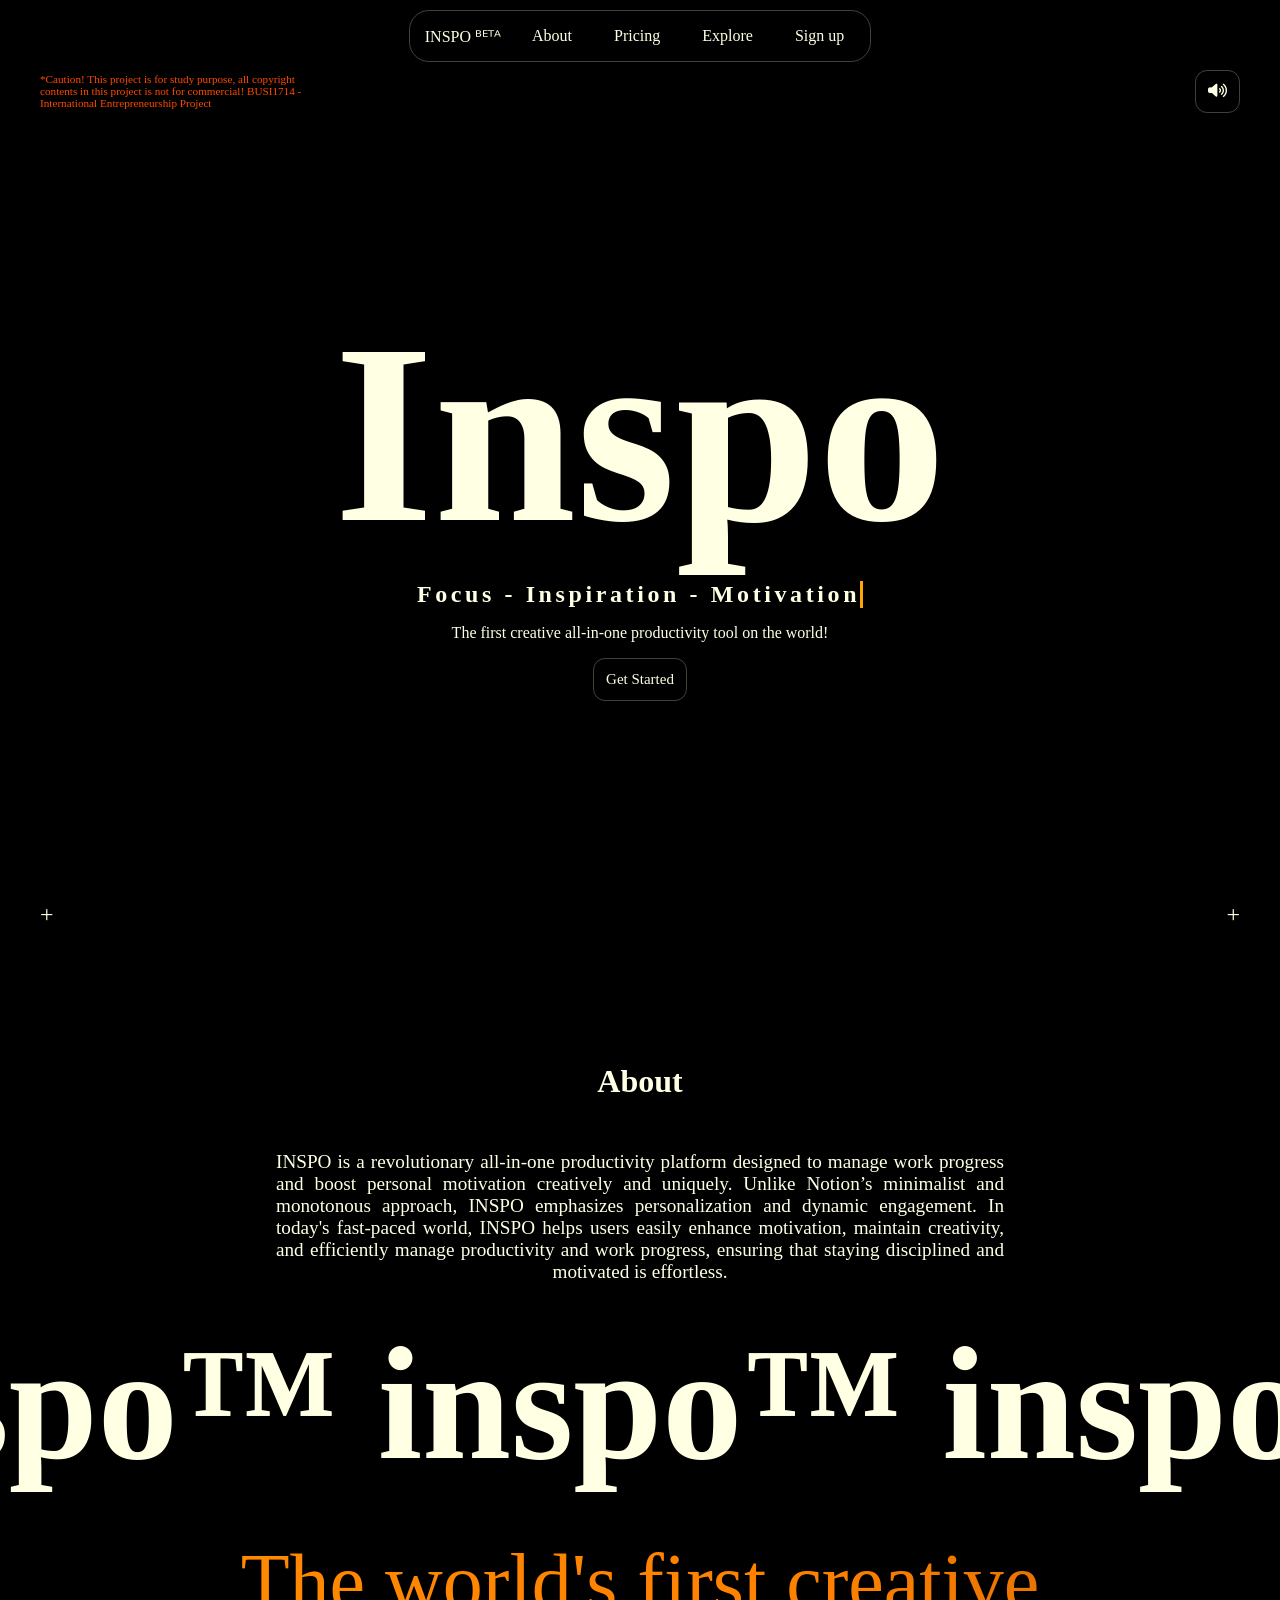
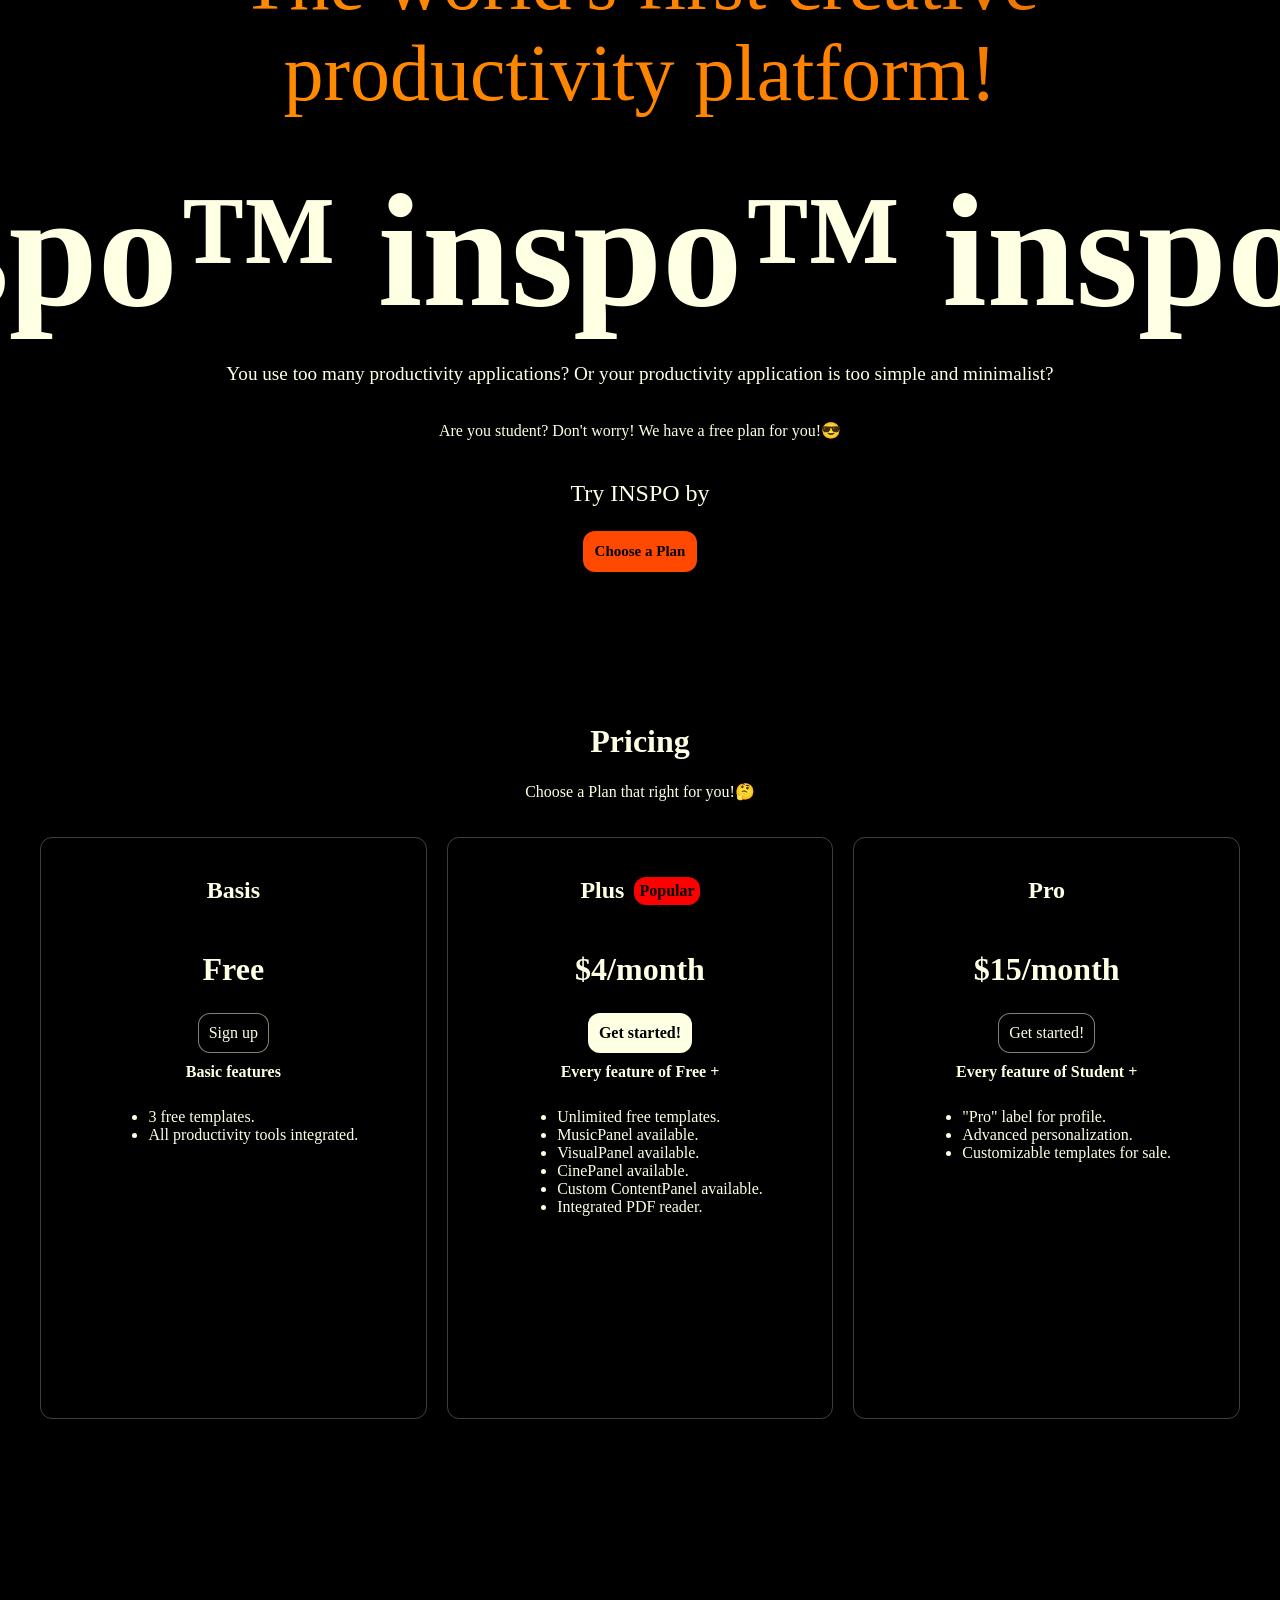
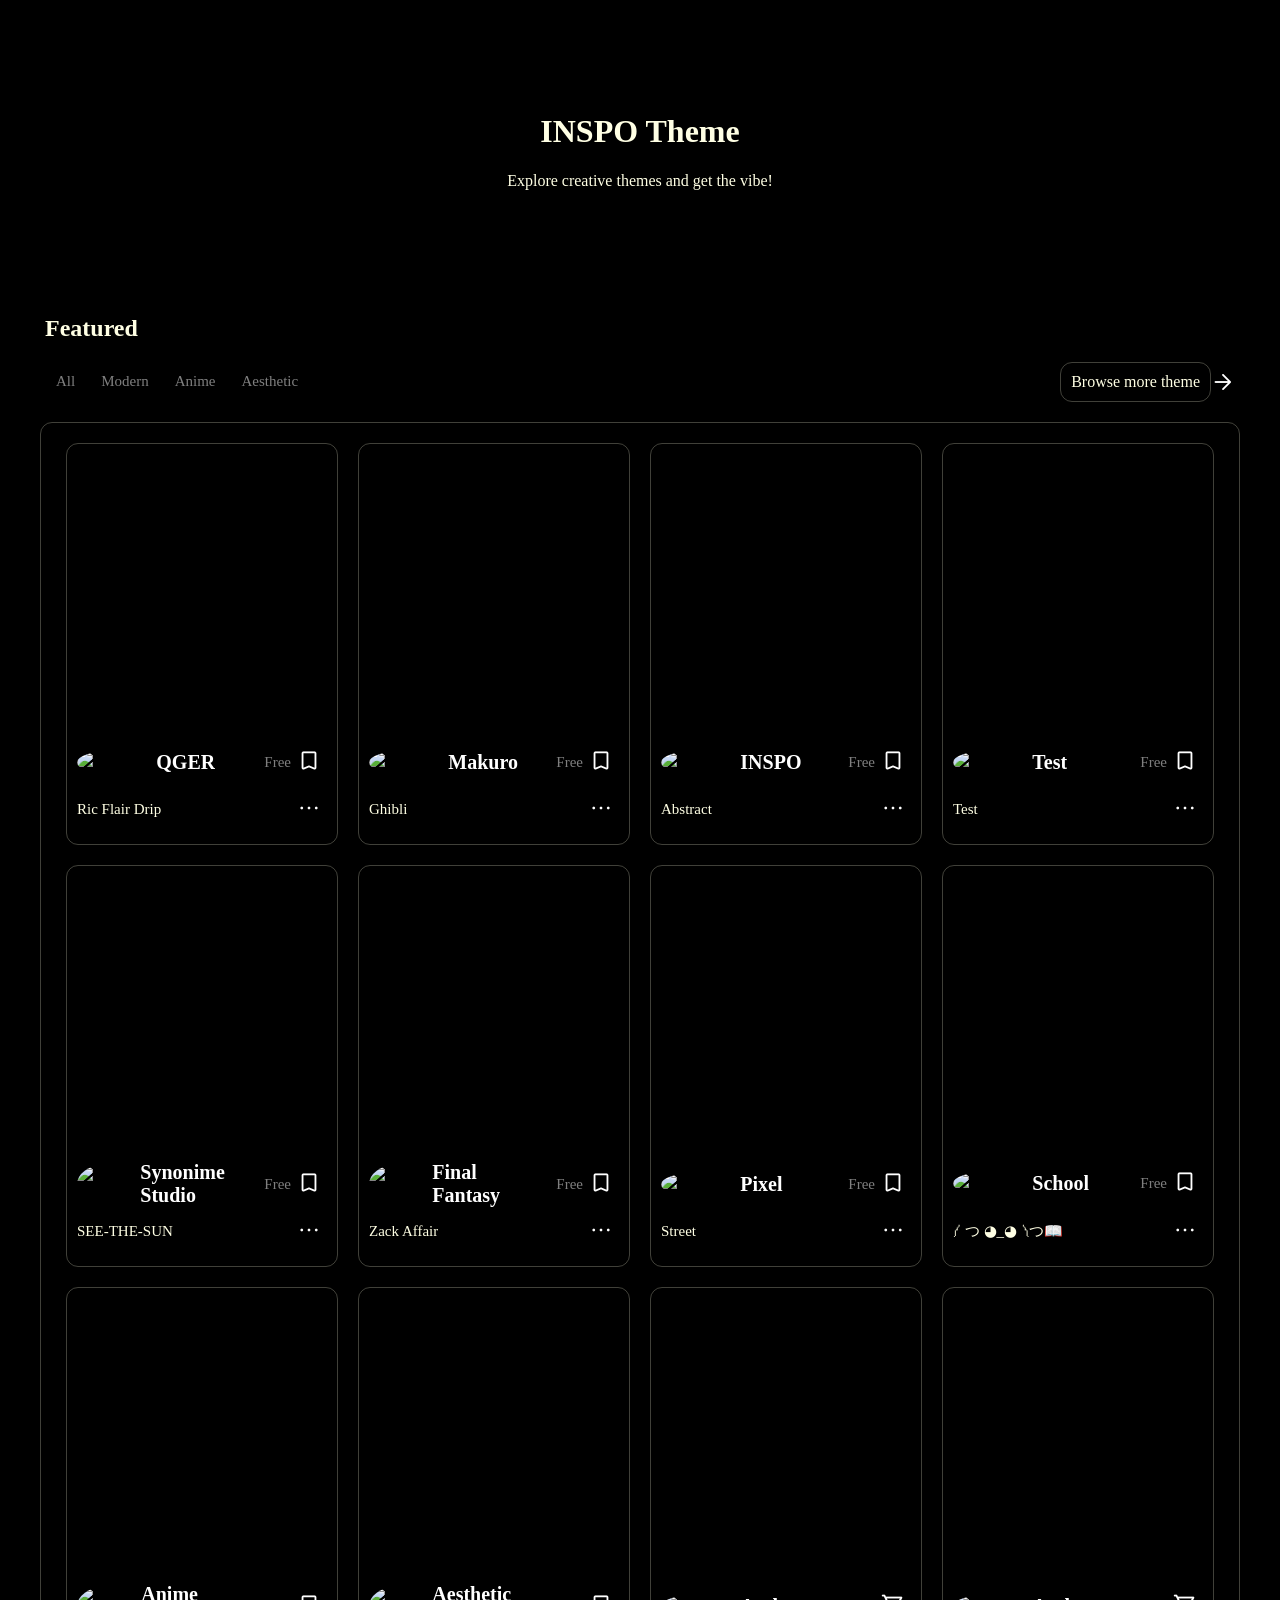
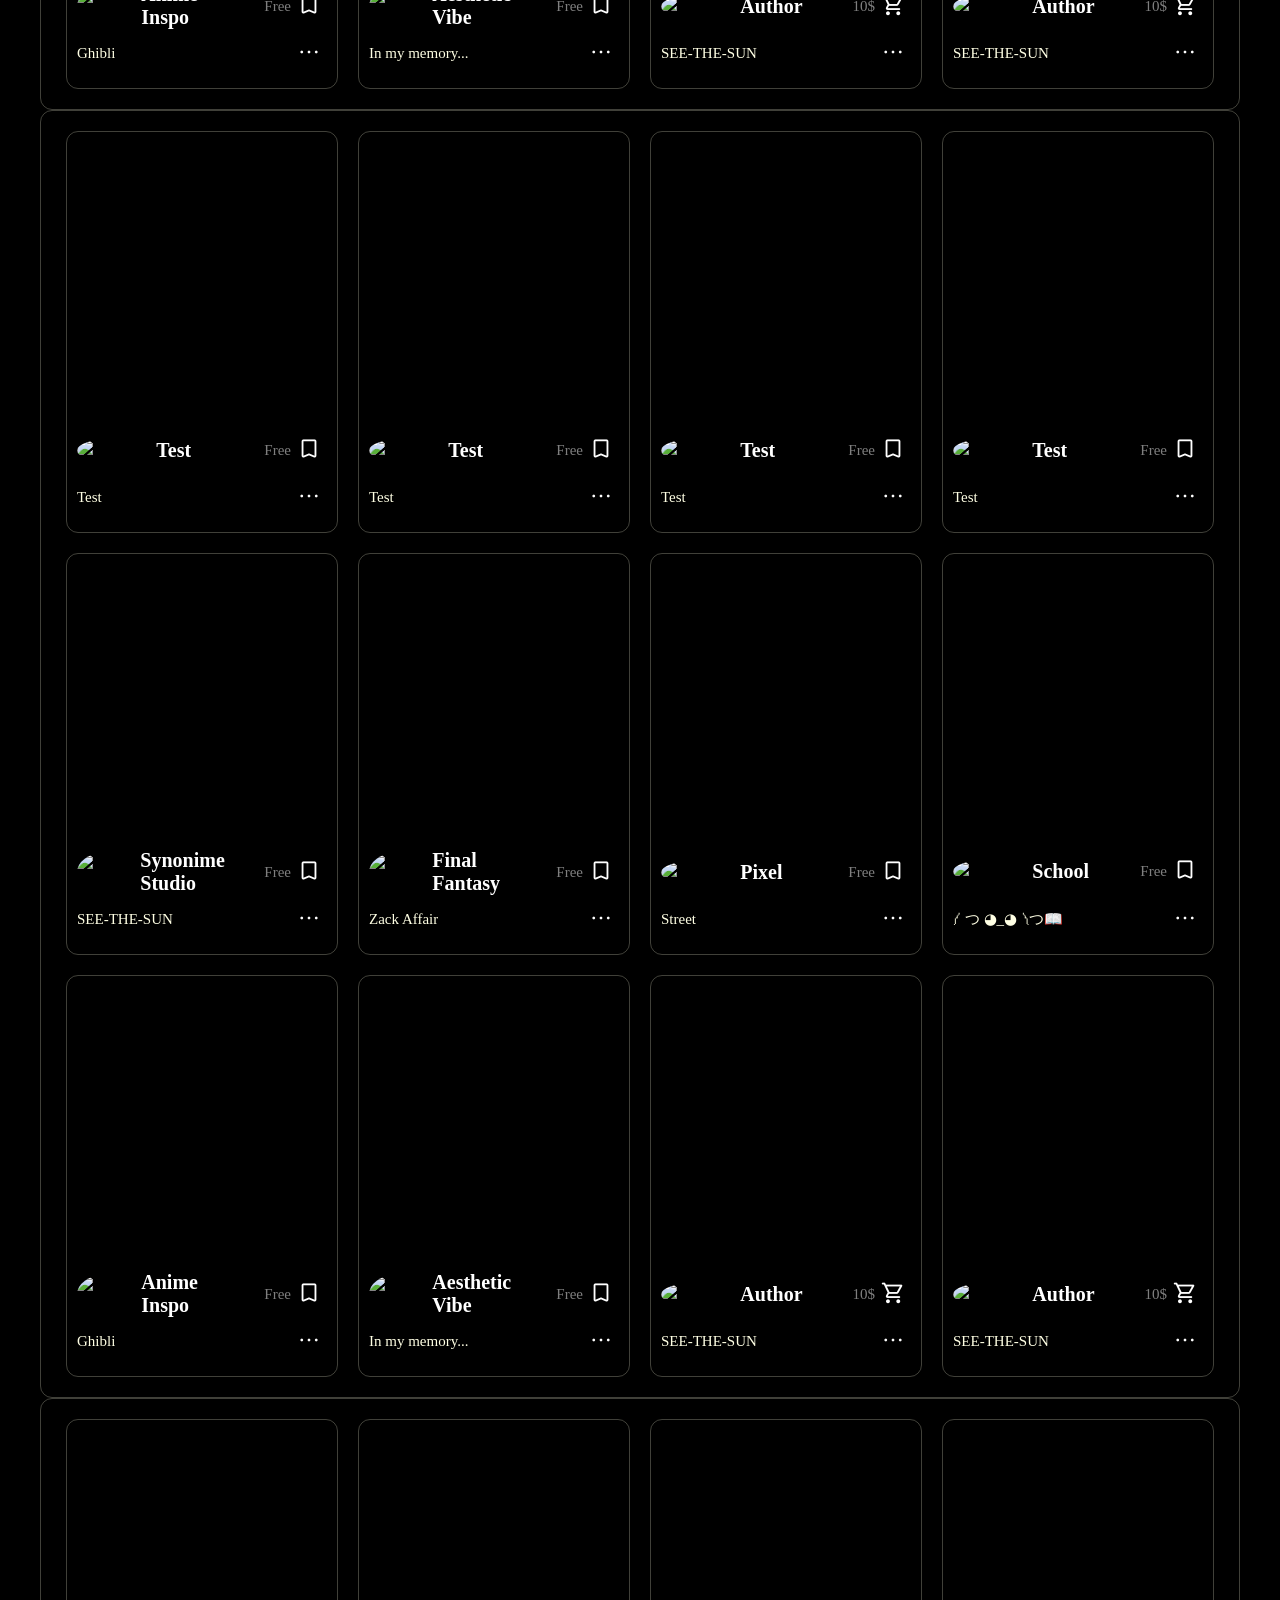
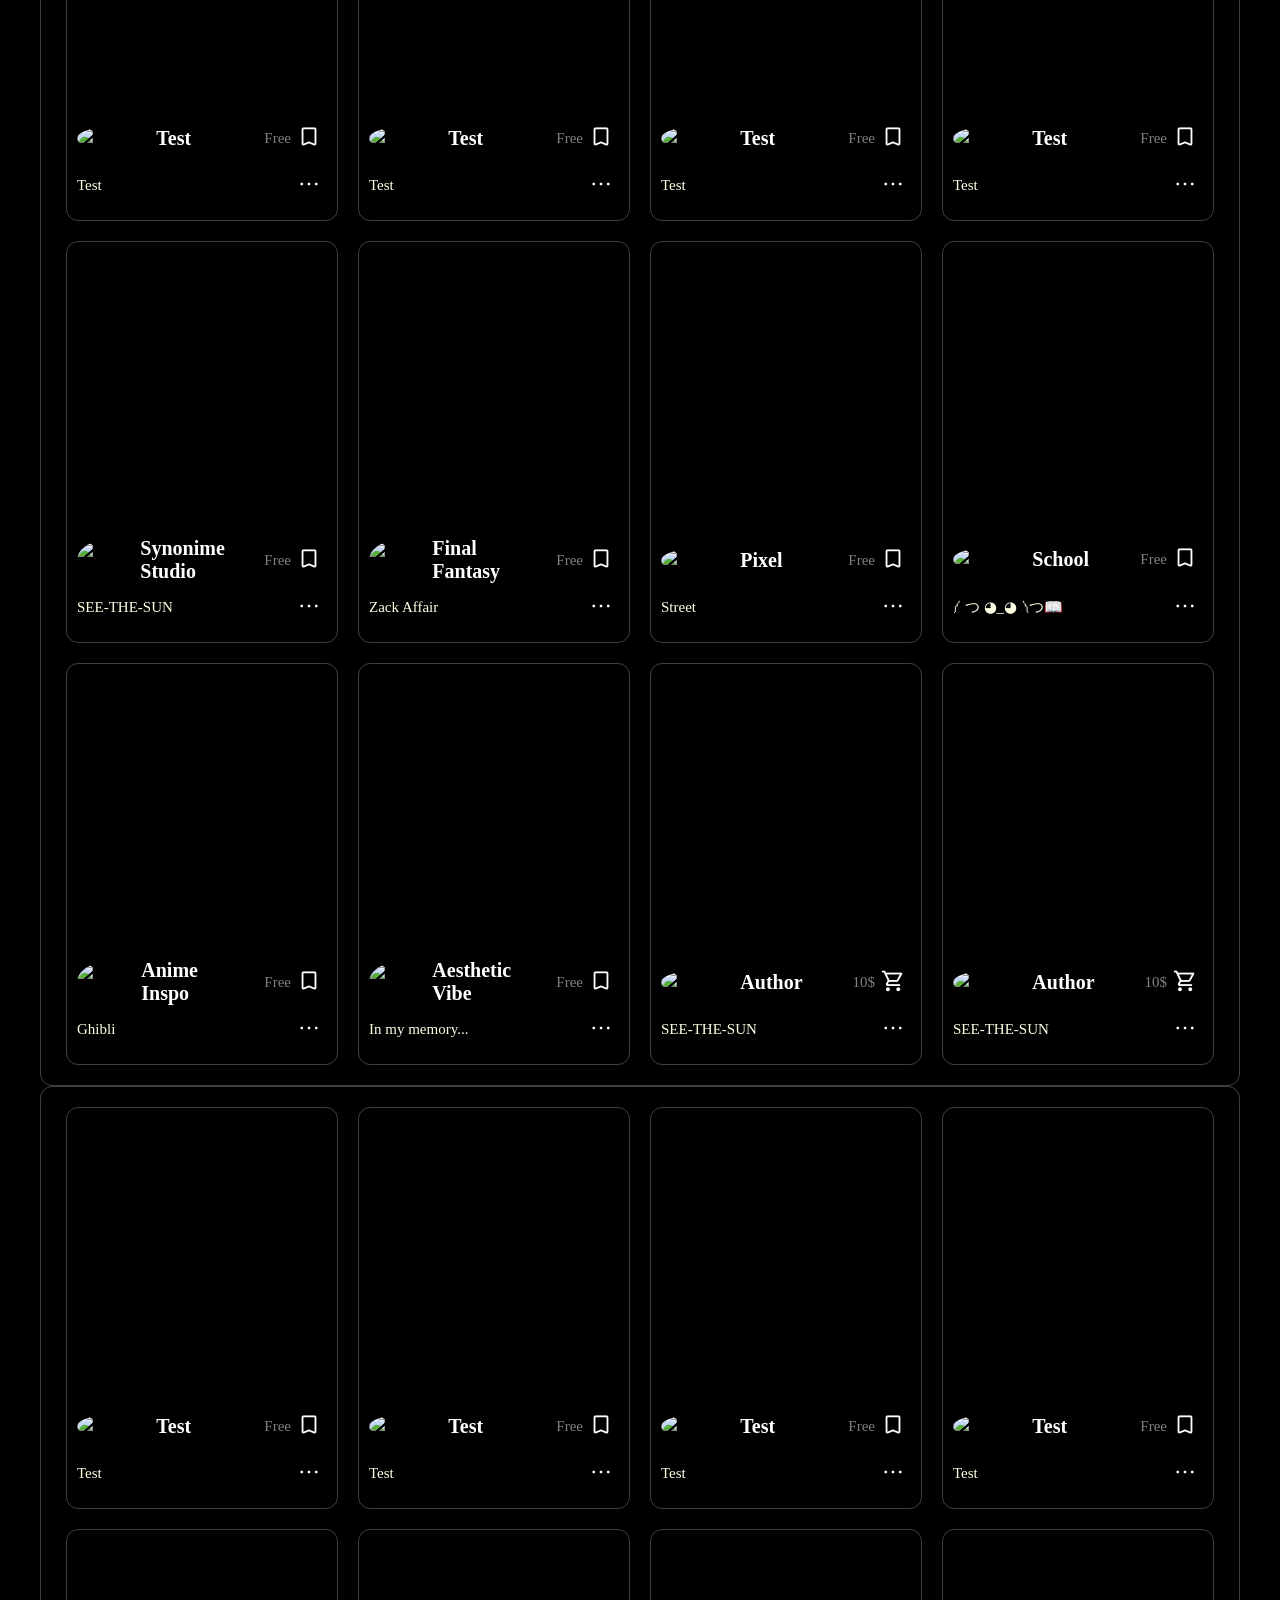
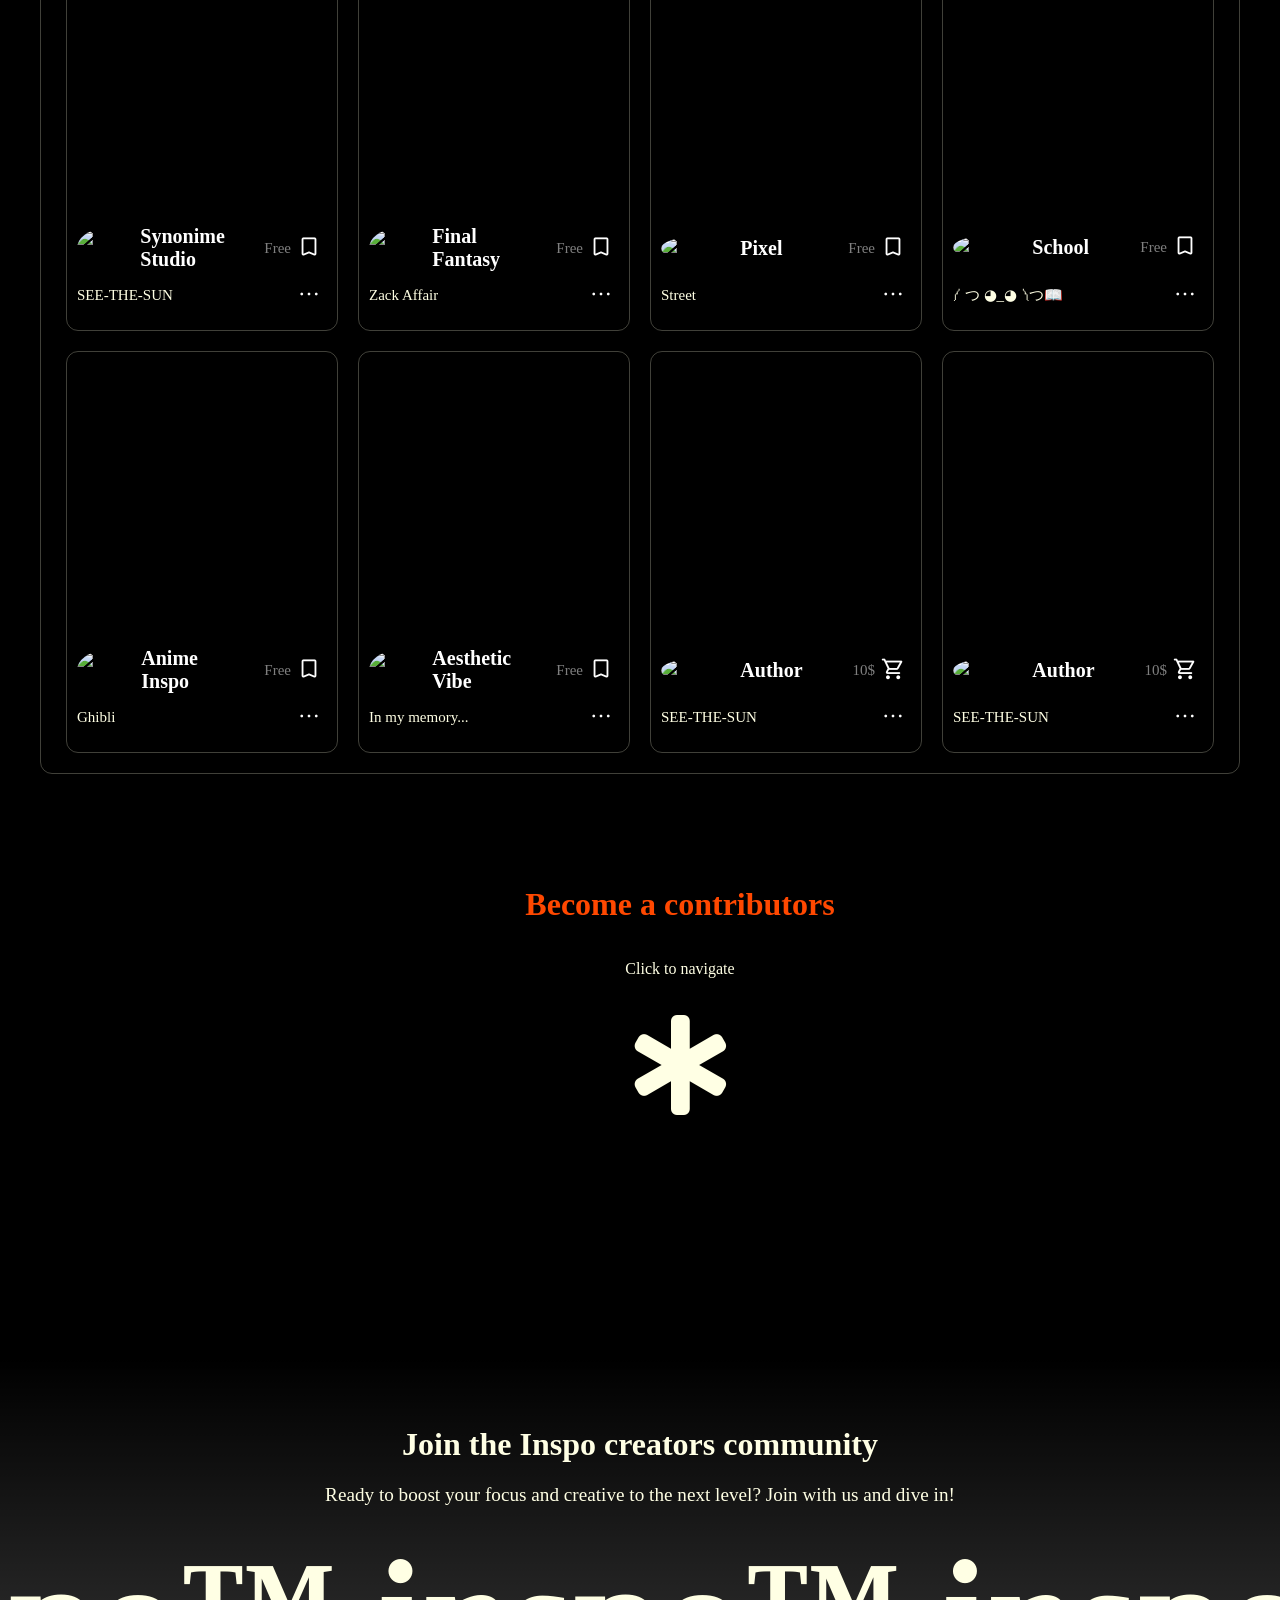
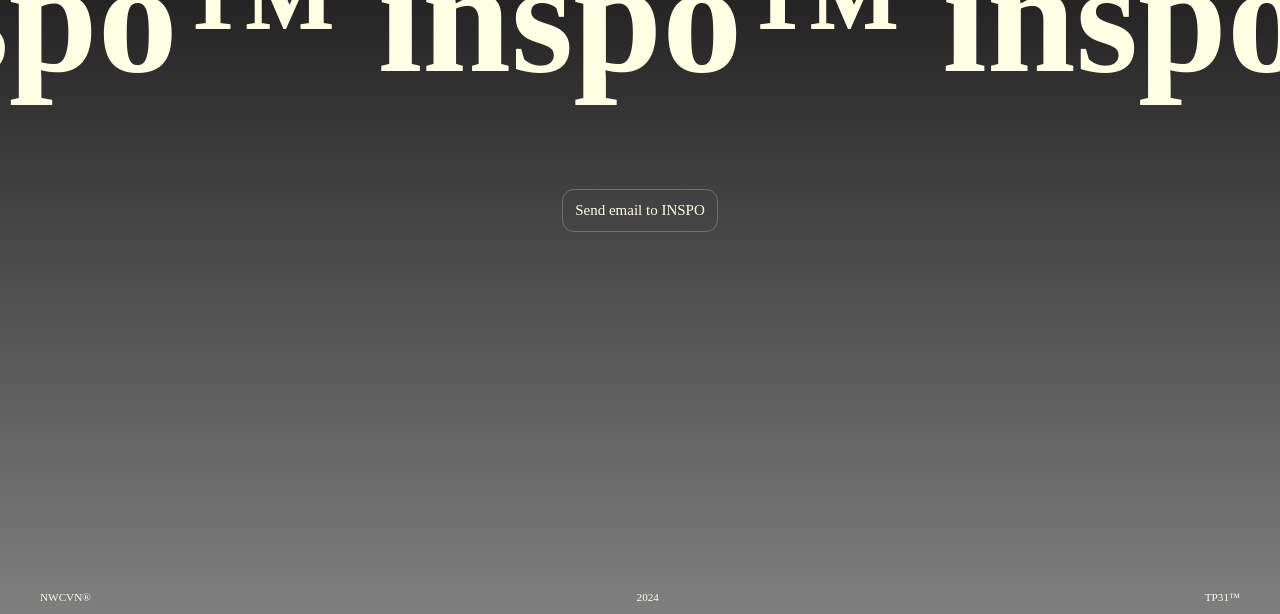
==== explore.html @ ca4b6dd3 "Add files via upload" ====
<!DOCTYPE html>
<html lang="en">
<head>
    <meta charset="UTF-8">
    <meta name="viewport" content="width=device-width, initial-scale=1.0">
    <title>Explore page</title>
    <link rel="stylesheet" href="explore.css">
    <link rel="stylesheet" href="https://fonts.googleapis.com/css2?family=Material+Symbols+Outlined:opsz,wght,FILL,GRAD@20..48,100..700,0..1,-50..200" />
    <link rel="stylesheet" href="https://fonts.googleapis.com/css2?family=Material+Symbols+Rounded:opsz,wght,FILL,GRAD@20..48,100..700,0..1,-50..200" />
    <link rel="stylesheet" href="https://fonts.googleapis.com/css2?family=Material+Symbols+Rounded:opsz,wght,FILL,GRAD@48,400,0,200" />
    <link rel="stylesheet" href="https://cdnjs.cloudflare.com/ajax/libs/font-awesome/6.5.2/css/all.min.css" integrity="sha512-SnH5WK+bZxgPHs44uWIX+LLJAJ9/2PkPKZ5QiAj6Ta86w+fsb2TkcmfRyVX3pBnMFcV7oQPJkl9QevSCWr3W6A==" crossorigin="anonymous" referrerpolicy="no-referrer" />
    <!-- <link href="https://cdn.jsdelivr.net/npm/bootstrap@5.3.3/dist/css/bootstrap.min.css" rel="stylesheet" integrity="sha384-QWTKZyjpPEjISv5WaRU9OFeRpok6YctnYmDr5pNlyT2bRjXh0JMhjY6hW+ALEwIH" crossorigin="anonymous"> -->
    <!-- <script src="https://cdn.jsdelivr.net/npm/@popperjs/core@2.11.8/dist/umd/popper.min.js" integrity="sha384-I7E8VVD/ismYTF4hNIPjVp/Zjvgyol6VFvRkX/vR+Vc4jQkC+hVqc2pM8ODewa9r" crossorigin="anonymous"></script>
    <script src="https://cdn.jsdelivr.net/npm/bootstrap@5.3.3/dist/js/bootstrap.min.js" integrity="sha384-0pUGZvbkm6XF6gxjEnlmuGrJXVbNuzT9qBBavbLwCsOGabYfZo0T0to5eqruptLy" crossorigin="anonymous"></script> -->
    <script src="components/scroll-into-section/scroll-into-section.js"></script>
</head>
<body>
    <!-- Responsive: Comming soon! -->
    <div class="responsive">
        <div class="responsive__overlay">
            <video autoplay muted loop style="width: 100%; height: 100vh; object-fit: cover; object-position: center;">
                <source 
                    src="src/background2.webm" 
                    type="video/webm" 
                >                    
            </video>
            <div class="responsive__overlay__textbox">
                <div class="responsive__overlay__textbox--center">
                    <h1>Inspo</h1>
                    <h2>Focus - Inspiration - Motivation</h2>
                    <p class="fa-fade">The first all-in-one productivity tool with creative approach!</p>
                    <p>
                        Announcement:
                        <br>
                        <br>
                        The application is currently in its Beta phase, 
                        and there is no mobile version available at this time. Please access 
                        the project on your desktop for detailed information!
                        <br>
                        <br>
                        -
                        <br>
                        TP31
                    </p>
                    <p class="logo__group">NWCVN™</p>
                </div>
            </div>
        </div>
    </div>

    <div class="topnav">
        <div class="topnav__navigation">
            <button onclick="scrollIntoSection()" class="topnav__scrollbtn favicon--home" data-target="home">INSPO ᴮᴱᵀᴬ</button>
            <button onclick="scrollIntoSection()" class="topnav__scrollbtn" data-target="about">About</button>
            <button onclick="scrollIntoSection()" class="topnav__scrollbtn" data-target="pricing">Pricing</button>
            <button onclick="scrollIntoSection()" class="topnav__scrollbtn" data-target="explore">Explore</button>
            <button onclick="scrollIntoSection()" class="topnav__scrollbtn" data-target="sign-up">Sign up</button>
        </div>
    </div>
    <div class="content">
        <div id="home" class="content__home">
            <video id="video" autoplay muted loop style="width: 100%; height: 100vh; object-fit: cover; object-position: center;">
                <source 
                    src="src/ui_explore_html/bg/1.mp4" 
                    type="video/mp4" 
                >   
            </video>
            <div class="content__home__overlay">
                <div class="content__home__overlay--corner">
                    <div class="left">
                        <p style="color: var(--font-secondary-color);">
                            *Caution! This project is for study purpose, all copyright contents in this project is not for commercial! 
                            BUSI1714 - International Entrepreneurship Project 
                        </p>
                    </div>
                    <div class="right">
                        <script src="components/toggle-sound/toggle-sound.js"></script>
                        <button id="soundButton" onclick="toggleSound()" type="button"><i class="fa-solid fa-volume-high" style="color: #ffffe4;"></i></button>
                    </div>
                </div>
                <div class="content__home__overlay--center">
                    <h1>Inspo</h1>
                    <h2 class="typewriter">Focus - Inspiration - Motivation</h2>
                    <p class="fa-fade">The first creative all-in-one productivity tool on the world!</p>
                    <button onclick="scrollIntoSection()" class="topnav__scrollbtn" data-target="about">Get Started</button>
                    <!-- <p class="btn fa-fade">Get Started!</p> -->
                </div>
                <div class="content__home__overlay--corner">
                    <div class="left fa-fade">
                        <p style="font-size: 1.5rem;">+</p>
                        <!-- <p style="font-size: large;">+</p> -->
                    </div>
                    <div class="right fa-fade">
                        <p style="font-size: 1.5rem;">+</p>
                        <!-- <p style="font-size: large;">+</p> -->
                    </div>
                </div>
            </div>
        </div>
        <div id="about" class="content__about">
            <h1 class="content--center fa-fade">About</h1>
            <div class="content__about__textbox">
                <p>
                    INSPO is a revolutionary all-in-one productivity platform designed to manage work 
                    progress and boost personal motivation creatively and uniquely. Unlike Notion’s
                    minimalist and monotonous approach, INSPO emphasizes personalization and dynamic
                    engagement. In today's fast-paced world, INSPO helps users easily enhance
                    motivation, maintain creativity, and efficiently manage productivity and work progress,
                     ensuring that staying disciplined and motivated is effortless.
                </p>
            </div>
            <div class="textbox-animation">
                <div class="textbox-animation__horizontal-scrolling-items">
                    <div class="textbox-animation__horizontal-scrolling-items__item">
                        <h1>inspo™ inspo™ inspo™ inspo™ inspo™</h1>
                    </div>
                    <!-- <div class="textbox-animation__horizontal-scrolling-items__item">
                        <h1> inspo™ inspo™ inspo™</h1>
                    </div> -->
                </div>
                <!-- <div class="textbox-animation__horizontal-scrolling-itmes--reverse">
                    <div class="textbox-animation__horizontal-scrolling-items__item--reverse">
                        <h1>inspo™ inspo™ inspo™ inspo™ inspo™</h1>
                    </div>
                </div> -->
            </div>
            <div class="content__about__textbox--gradient-animation">
                <p class="content--center" style="font-size: 5rem; margin: 40px;">The world's first creative productivity platform!</p>
            </div>
            <div class="textbox-animation">
                <div class="textbox-animation__horizontal-scrolling-itmes--reverse">
                    <div class="textbox-animation__horizontal-scrolling-items__item--reverse">
                        <h1>inspo™ inspo™ inspo™ inspo™ inspo™</h1>
                    </div>
                </div>
            </div>
            <p class="content--center" style="padding: 0 40px; font-size: 1.2rem;">
                You use too many productivity applications? Or your productivity application is too simple and minimalist?
            </p>
            <p>Are you student? Don't worry! We have a free plan for you!😎</p>
            <p style="font-size: 1.5rem; font-family: var(--typography-brand-title);">Try INSPO by</p>
            <button onclick="scrollIntoSection()" class="topnav__scrollbtn" data-target="pricing">Choose a Plan</button>
            <div style="padding: 20px;">
            </div>
        </div>
        <div id="pricing" class="content__pricing">
            <h1 class="content--center fa-fade">Pricing</h1>
            <p class="content--center" style="padding-bottom: 20px;">Choose a Plan that right for you!🤔</p>
            <div class="content__pricing__items">
                <div class="content__pricing__items__item item--basic">
                    <h2>Basis</h2>
                    <h1>Free</h1>
                    <button class="sign-up">Sign up</button>
                    <p>Basic features</p>
                    <div class="textbox">
                        <ul>
                            <li>3 free templates.</li>
                            <li>All productivity tools integrated.</li>
                        </ul>
                    </div>
                </div>
                <div class="content__pricing__items__item item--student">
                    <div class="tag--popular">
                        <h2>Plus</h2>
                        <p>Popular</p>
                    </div>
                    <!-- <div style="display: flex; align-items:end;"><h1 style="font-family: var(--typography-brand-subtitle)">$4 <h4 style="color: gray; padding-right: 5px;">/month</h4></h1></div> -->
                    <h1>$4/month</h1>
                    <button class="sign-up sign-up--popular">Get started!</button>
                    <p>Every feature of Free +</p>
                    <div class="textbox">
                        <ul>
                            <li>Unlimited free templates.</li>
                            <li>MusicPanel available.</li>
                            <li>VisualPanel available.</li>
                            <li>CinePanel available.</li>
                            <li>Custom ContentPanel available.</li>
                            <li>Integrated PDF reader.</li>
                        </ul>
                    </div>
                </div>
                <div class="content__pricing__items__item item--pro">
                    <h2>Pro</h2>
                    <h1>$15/month</h1>
                    <button class="sign-up">Get started!</button>
                    <p>Every feature of Student +</p>
                    <div class="textbox">
                        <ul>
                            <li>"Pro" label for profile.</li>
                            <li>Advanced personalization.</li>
                            <li>Customizable templates for sale.</li>
                        </ul>
                    </div>
                </div>
            </div>
        </div>
    </div>

    <div id="explore" class="template content__explore">
        <h1 class="content--center fa-fade">INSPO Theme</h1>
        <p class="content--center">Explore creative themes and get the vibe!</p>
    </div>
    
    <div class="container">
        <div class="container__featured">
            <div class="container__featured__title">
                <h2>Featured</h2>
            </div>
            <div class="container__featured__category">
                <script src="components/toggleable-tabs/toggleable-tabs.js"></script>
                <div class="container__featured__category__tab">
                    <button id="defaultOpen" class="tablinks" onclick="openTab(event, 'all')">All</button>
                    <button class="tablinks" onclick="openTab(event, 'modern')">Modern</button>
                    <button class="tablinks" onclick="openTab(event, 'anime')">Anime</button>
                    <button class="tablinks" onclick="openTab(event, 'aesthetic')">Aesthetic</button>
                </div>
                <div class="container__featured__category__browse">
                    <a href="">Browse more theme</a> 
                    <span class="material-symbols-rounded">
                        arrow_forward
                    </span>
                </div>
            </div>
        </div>

        <div id="all" class="container__theme">
            <div class="container__card 1">
                <!-- <div class="container__card__textbox--overlay">
                    <h2>Dark Academia</h2>
                </div> -->
                <div class="theme theme-1">
                    <a class="clickable-link" href="http://127.0.0.1:5500/qger-template.html" target="_blank" rel="noopener noreferrer"></a>
                </div>
                <div class="container__card__textbox__info">
                    <div class="container__card__textbox__info__line1">
                        <div class="left author">
                            <picture>
                                <img class="avatar" loading="lazy" src="src/ui_explore_html/explore_section/QGER/4.jfif" alt="profile" width="50" height="50"
                                style="object-fit: cover; object-position: center; border-radius: 50%;">
                            </picture>               
                            <a id="author" href="" target="" rel="noopener noreferrer">QGER</a>             
                            <!-- <p id="author">Test </p> -->
                        </div>
                        <div class="right price">
                            <p>Free</p>
                            <button class="button">
                                <span class="material-symbols-rounded">
                                    bookmark
                                </span>
                            </button>
                        </div>
                    </div>
                    <div class="container__card__textbox__info__line2">
                        <div class="left subheading">
                            <p id="name">Ric Flair Drip</p>
                        </div>
                        <div class="right date">
                            <!-- <p id="date">Theme</p> -->
                            <button class="button">
                                <span class="material-symbols-rounded">
                                    more_horiz
                                    </span>
                            </button>
                        </div>
                    </div>
                </div>
            </div>

            <div class="container__card 2">
                <!-- <div class="container__card__textbox--overlay">
                    <h2>Dark Academia</h2>
                </div> -->
                <div class="theme theme-2">
                    <a class="clickable-link" href="http://127.0.0.1:5500/ghibli-template.html" target="_blank" rel="noopener noreferrer"></a>
                </div>
                <div class="container__card__textbox__info">
                    <div class="container__card__textbox__info__line1">
                        <div class="left author">
                            <picture>
                                <img class="avatar" loading="lazy" src="src/2.jfif" alt="profile" width="50" height="50"
                                style="object-fit: cover; object-position: center; border-radius: 50%;">
                            </picture>               
                            <a id="author" href="" target="" rel="noopener noreferrer">Makuro</a>             
                            <!-- <p id="author">Test </p> -->
                        </div>
                        <div class="right price">
                            <p>Free</p>
                            <button class="button">
                                <span class="material-symbols-rounded">
                                    bookmark
                                </span>
                            </button>
                        </div>
                    </div>
                    <div class="container__card__textbox__info__line2">
                        <div class="left subheading">
                            <p id="name">Ghibli</p>
                        </div>
                        <div class="right date">
                            <!-- <p id="date">Theme</p> -->
                            <button class="button">
                                <span class="material-symbols-rounded">
                                    more_horiz
                                    </span>
                            </button>
                        </div>
                    </div>
                </div>
            </div>

            <div class="container__card 3">
                <!-- <div class="container__card__textbox--overlay">
                    <h2>Dark Academia</h2>
                </div> -->
                <div class="theme theme-3">
                    <a class="clickable-link" href="http://127.0.0.1:5500/default-template.html" target="_blank" rel="noopener noreferrer"></a>
                </div>
                <div class="container__card__textbox__info">
                    <div class="container__card__textbox__info__line1">
                        <div class="left author">
                            <picture>
                                <img class="avatar" loading="lazy" src="src/ui-default-html/glass.jfif" alt="profile" width="50" height="50"
                                style="object-fit: cover; object-position: center; border-radius: 50%;">
                            </picture>               
                            <a id="author" href="" target="" rel="noopener noreferrer">INSPO</a>             
                            <!-- <p id="author">Test </p> -->
                        </div>
                        <div class="right price">
                            <p>Free</p>
                            <button class="button">
                                <span class="material-symbols-rounded">
                                    bookmark
                                </span>
                            </button>
                        </div>
                    </div>
                    <div class="container__card__textbox__info__line2">
                        <div class="left subheading">
                            <p id="name">Abstract</p>
                        </div>
                        <div class="right date">
                            <!-- <p id="date">Theme</p> -->
                            <button class="button">
                                <span class="material-symbols-rounded">
                                    more_horiz
                                    </span>
                            </button>
                        </div>
                    </div>
                </div>
            </div>

            <div class="container__card 4">
                <!-- <div class="container__card__textbox--overlay">
                    <h2>Dark Academia</h2>
                </div> -->
                <div class="theme-1"></div>
                <div class="container__card__textbox__info">
                    <div class="container__card__textbox__info__line1">
                        <div class="left author">
                            <picture>
                                <img class="avatar" loading="lazy" src="src/img.jfif" alt="profile" width="50" height="50"
                                style="object-fit: cover; object-position: center; border-radius: 50%;">
                            </picture>               
                            <a id="author" href="" target="" rel="noopener noreferrer">Test</a>             
                            <!-- <p id="author">Test </p> -->
                        </div>
                        <div class="right price">
                            <p>Free</p>
                            <button class="button">
                                <span class="material-symbols-rounded">
                                    bookmark
                                </span>
                            </button>
                        </div>
                    </div>
                    <div class="container__card__textbox__info__line2">
                        <div class="left subheading">
                            <p id="name">Test</p>
                        </div>
                        <div class="right date">
                            <!-- <p id="date">Theme</p> -->
                            <button class="button">
                                <span class="material-symbols-rounded">
                                    more_horiz
                                    </span>
                            </button>
                        </div>
                    </div>
                </div>
            </div>

            <div class="container__card 5">
                <!-- <div class="container__card__textbox--overlay">
                    <h2>Dark Academia</h2>
                </div> -->
                <div class="theme-2"></div>
                <div class="container__card__textbox__info">
                    <div class="container__card__textbox__info__line1">
                        <div class="left author">
                            <picture>
                                <img class="avatar" loading="lazy" src="src/img.jfif" alt="profile" width="50" height="50"
                                style="object-fit: cover; object-position: center; border-radius: 50%;">
                            </picture>                            
                            <a id="author" href="" target="" rel="noopener noreferrer">Synonime Studio</a>             
                            <!-- <p id="author">Synonime Studio</p> -->
                        </div>
                        <div class="right price">
                            <p>Free</p>
                            <button class="button">
                                <span class="material-symbols-rounded">
                                    bookmark
                                </span>
                            </button>
                        </div>
                    </div>
                    <div class="container__card__textbox__info__line2">
                        <div class="left subheading">
                            <p id="name">SEE-THE-SUN</p>
                        </div>
                        <div class="right date">
                            <!-- <p id="date">Theme</p> -->
                            <button class="button">
                                <span class="material-symbols-rounded">
                                    more_horiz
                                    </span>
                            </button>
                        </div>
                    </div>
                </div>
            </div>
    
            <div class="container__card 6">
                <!-- <div class="container__card__textbox--overlay">
                    <h2>Dark Academia</h2>
                </div> -->
                <div class="theme-3"></div>
                <div class="container__card__textbox__info">
                    <div class="container__card__textbox__info__line1">
                        <div class="left author">
                            <picture>
                                <img class="avatar" loading="lazy" src="src/ambient.jfif" alt="profile" width="50" height="50"
                                style="object-fit: cover; object-position: center; border-radius: 50%;">
                            </picture>    
                            <a id="author" href="" target="" rel="noopener noreferrer">Final Fantasy</a>             
                            <!-- <p id="author">Final Fantasy</p> -->
                        </div>
                        <div class="right price">
                            <p>Free</p>
                            <button class="button">
                                <span class="material-symbols-rounded">
                                    bookmark
                                </span>
                            </button>
                        </div>
                    </div>
                    <div class="container__card__textbox__info__line2">
                        <div class="left subheading">
                            <p id="name">Zack Affair</p>
                        </div>
                        <div class="right date">
                            <!-- <p id="date">Theme</p> -->
                            <button class="button">
                                <span class="material-symbols-rounded">
                                    more_horiz
                                    </span>
                            </button>
                        </div>
                    </div>
                </div>
            </div>
    
            <div class="container__card 7">
                <!-- <div class="container__card__textbox--overlay">
                    <h2>Dark Academia</h2>
                </div> -->
                <div class="theme-4"></div>
                <div class="container__card__textbox__info">
                    <div class="container__card__textbox__info__line1">
                        <div class="left author">
                            <picture>
                                <img class="avatar" loading="lazy" src="src/ambient.jfif" alt="profile" width="50" height="50"
                                style="object-fit: cover; object-position: center; border-radius: 50%;">
                            </picture>            
                            <a id="author" href="" target="" rel="noopener noreferrer">Pixel</a>             
                            <!-- <p id="author">Pixel</p> -->
                        </div>
                        <div class="right price">
                            <p>Free</p>
                            <button class="button">
                                <span class="material-symbols-rounded">
                                    bookmark
                                </span>
                            </button>
                        </div>
                    </div>
                    <div class="container__card__textbox__info__line2">
                        <div class="left subheading">
                            <p id="name">Street</p>
                        </div>
                        <div class="right date">
                            <!-- <p id="date">Theme</p> -->
                            <button class="button">
                                <span class="material-symbols-rounded">
                                    more_horiz
                                    </span>
                            </button>
                        </div>
                    </div>
                </div>
            </div>
    
            <div class="container__card 8">
                <!-- <div class="container__card__textbox--overlay">
                    <h2>Dark Academia</h2>
                </div> -->
                <div class="theme-5"></div>
                <div class="container__card__textbox__info">
                    <div class="container__card__textbox__info__line1">
                        <div class="left author">
                            <picture>
                                <img class="avatar" loading="lazy" src="src/aesthetic_school.jfif" alt="profile" width="50" height="50"
                                style="object-fit: cover; object-position: center; border-radius: 50%;">
                            </picture>                            
                            <a id="author" href="" target="" rel="noopener noreferrer">School</a>             
                            <!-- <p id="author">School</p> -->
                        </div>
                        <div class="right price">
                            <p>Free</p>
                            <button class="button">
                                <span class="material-symbols-rounded">
                                    bookmark
                                </span>
                            </button>
                        </div>
                    </div>
                    <div class="container__card__textbox__info__line2">
                        <div class="left subheading">
                            <p id="name">༼ つ ◕_◕ ༽つ📖</p>
                        </div>
                        <div class="right date">
                            <!-- <p id="date">Theme</p> -->
                            <button class="button">
                                <span class="material-symbols-rounded">
                                    more_horiz
                                    </span>
                            </button>
                        </div>
                    </div>
                </div>
            </div>
    
            <div class="container__card 9">
                <!-- <div class="container__card__textbox--overlay">
                    <h2>Dark Academia</h2>
                </div> -->
                <div class="theme-6"></div>
                <div class="container__card__textbox__info">
                    <div class="container__card__textbox__info__line1">
                        <div class="left author">
                            <picture>
                                <img class="avatar" loading="lazy" src="src/aesthetic_ghibli.jfif" alt="profile" width="50" height="50"
                                style="object-fit: cover; object-position: center; border-radius: 50%;">
                            </picture>                            
                            <a id="author" href="" target="" rel="noopener noreferrer">Anime Inspo</a>             
                            <!-- <p id="author">Anime Inspo</p> -->
                        </div>
                        <div class="right price">
                            <p>Free</p>
                            <button class="button">
                                <span class="material-symbols-rounded">
                                    bookmark
                                </span>
                            </button>
                        </div>
                    </div>
                    <div class="container__card__textbox__info__line2">
                        <div class="left subheading">
                            <p id="name">Ghibli</p>
                        </div>
                        <div class="right date">
                            <!-- <p id="date">Theme</p> -->
                            <button class="button">
                                <span class="material-symbols-rounded">
                                    more_horiz
                                    </span>
                            </button>
                        </div>
                    </div>
                </div>
            </div>
    
            <div class="container__card 10">
                <!-- <div class="container__card__textbox--overlay">
                    <h2>Dark Academia</h2>
                </div> -->
                <div class="theme-7"></div>
                <div class="container__card__textbox__info">
                    <div class="container__card__textbox__info__line1">
                        <div class="left author">
                            <picture>
                                <img class="avatar" loading="lazy" src="src/img4.jfif" alt="profile" width="50" height="50"
                                style="object-fit: cover; object-position: center; border-radius: 50%;">
                            </picture>                            
                            <a id="author" href="" target="" rel="noopener noreferrer">Aesthetic Vibe</a>             
                            <!-- <p id="author">Anime Inspo</p> -->
                        </div>
                        <div class="right price">
                            <p>Free</p>
                            <button class="button">
                                <span class="material-symbols-rounded">
                                    bookmark
                                </span>
                            </button>
                        </div>
                    </div>
                    <div class="container__card__textbox__info__line2">
                        <div class="left subheading">
                            <p id="name">In my memory...</p>
                        </div>
                        <div class="right date">
                            <!-- <p id="date">Theme</p> -->
                            <button class="button">
                                <span class="material-symbols-rounded">
                                    more_horiz
                                    </span>
                            </button>
                        </div>
                    </div>
                </div>
            </div>
    
            <div class="container__card 11">
                <!-- <div class="container__card__textbox--overlay">
                    <h2>Dark Academia</h2>
                </div> -->
                <div class="theme-1"></div>
                <div class="container__card__textbox__info">
                    <div class="container__card__textbox__info__line1">
                        <div class="left author">
                            <picture>
                                <img class="avatar" loading="lazy" src="src/img.jfif" alt="profile" width="50" height="50"
                                style="object-fit: cover; object-position: center; border-radius: 50%;">
                            </picture>  
                            <a id="author" href="" target="" rel="noopener noreferrer">Author</a>             
                            <!-- <p id="author">Author</p> -->
                        </div>
                        <div class="right date">
                            <p>10$</p>
                            <button class="button">
                                <!-- <span class="material-symbols-rounded">
                                    bookmark
                                </span> -->
                                <!-- <span class="material-symbols-rounded">
                                    paid
                                    </span> -->
                                <span class="material-symbols-rounded">
                                    shopping_cart
                                </span>
                            </button>
                        </div>
                    </div>
                    <div class="container__card__textbox__info__line2">
                        <div class="left subheading">
                            <p id="name">SEE-THE-SUN</p>
                        </div>
                        <div class="right type">
                            <button class="button">
                                <span class="material-symbols-rounded">
                                    more_horiz
                                    </span>
                            </button>
                        </div>
                    </div>
                </div>
            </div>
           
            <div class="container__card 12">
                <!-- <div class="container__card__textbox--overlay">
                    <h2>Dark Academia</h2>
                </div> -->
                <div class="theme-8"></div>
                <div class="container__card__textbox__info">
                    <div class="container__card__textbox__info__line1">
                        <div class="left author">
                            <picture>
                                <img class="avatar" loading="lazy" src="src/img.jfif" alt="profile" width="50" height="50"
                                style="object-fit: cover; object-position: center; border-radius: 50%;">
                            </picture>  
                            <a id="author" href="" target="" rel="noopener noreferrer">Author</a>             
                            <!-- <p id="author">Author</p> -->
                        </div>
                        <div class="right date">
                            <p>10$</p>
                            <button class="button">
                                <!-- <span class="material-symbols-rounded">
                                    bookmark
                                </span> -->
                                <!-- <span class="material-symbols-rounded">
                                    paid
                                    </span> -->
                                <span class="material-symbols-rounded">
                                    shopping_cart
                                </span>
                            </button>
                        </div>
                    </div>
                    <div class="container__card__textbox__info__line2">
                        <div class="left subheading">
                            <p id="name">SEE-THE-SUN</p>
                        </div>
                        <div class="right type">
                            <button class="button">
                                <span class="material-symbols-rounded">
                                    more_horiz
                                    </span>
                            </button>
                        </div>
                    </div>
                </div>
            </div>
        </div>

        <div id="modern" class="container__theme">
            <div class="container__card 1">
                <!-- <div class="container__card__textbox--overlay">
                    <h2>Dark Academia</h2>
                </div> -->
                <div class="theme-1"></div>
                <div class="container__card__textbox__info">
                    <div class="container__card__textbox__info__line1">
                        <div class="left author">
                            <picture>
                                <img class="avatar" loading="lazy" src="src/img.jfif" alt="profile" width="50" height="50"
                                style="object-fit: cover; object-position: center; border-radius: 50%;">
                            </picture>               
                            <a id="author" href="" target="" rel="noopener noreferrer">Test</a>             
                            <!-- <p id="author">Test </p> -->
                        </div>
                        <div class="right price">
                            <p>Free</p>
                            <button class="button">
                                <span class="material-symbols-rounded">
                                    bookmark
                                </span>
                            </button>
                        </div>
                    </div>
                    <div class="container__card__textbox__info__line2">
                        <div class="left subheading">
                            <p id="name">Test</p>
                        </div>
                        <div class="right date">
                            <!-- <p id="date">Theme</p> -->
                            <button class="button">
                                <span class="material-symbols-rounded">
                                    more_horiz
                                    </span>
                            </button>
                        </div>
                    </div>
                </div>
            </div>
            
            <div class="container__card 2">
                <!-- <div class="container__card__textbox--overlay">
                    <h2>Dark Academia</h2>
                </div> -->
                <div class="theme-1"></div>
                <div class="container__card__textbox__info">
                    <div class="container__card__textbox__info__line1">
                        <div class="left author">
                            <picture>
                                <img class="avatar" loading="lazy" src="src/img.jfif" alt="profile" width="50" height="50"
                                style="object-fit: cover; object-position: center; border-radius: 50%;">
                            </picture>               
                            <a id="author" href="" target="" rel="noopener noreferrer">Test</a>             
                            <!-- <p id="author">Test </p> -->
                        </div>
                        <div class="right price">
                            <p>Free</p>
                            <button class="button">
                                <span class="material-symbols-rounded">
                                    bookmark
                                </span>
                            </button>
                        </div>
                    </div>
                    <div class="container__card__textbox__info__line2">
                        <div class="left subheading">
                            <p id="name">Test</p>
                        </div>
                        <div class="right date">
                            <!-- <p id="date">Theme</p> -->
                            <button class="button">
                                <span class="material-symbols-rounded">
                                    more_horiz
                                    </span>
                            </button>
                        </div>
                    </div>
                </div>
            </div>

            <div class="container__card 3">
                <!-- <div class="container__card__textbox--overlay">
                    <h2>Dark Academia</h2>
                </div> -->
                <div class="theme-1"></div>
                <div class="container__card__textbox__info">
                    <div class="container__card__textbox__info__line1">
                        <div class="left author">
                            <picture>
                                <img class="avatar" loading="lazy" src="src/img.jfif" alt="profile" width="50" height="50"
                                style="object-fit: cover; object-position: center; border-radius: 50%;">
                            </picture>               
                            <a id="author" href="" target="" rel="noopener noreferrer">Test</a>             
                            <!-- <p id="author">Test </p> -->
                        </div>
                        <div class="right price">
                            <p>Free</p>
                            <button class="button">
                                <span class="material-symbols-rounded">
                                    bookmark
                                </span>
                            </button>
                        </div>
                    </div>
                    <div class="container__card__textbox__info__line2">
                        <div class="left subheading">
                            <p id="name">Test</p>
                        </div>
                        <div class="right date">
                            <!-- <p id="date">Theme</p> -->
                            <button class="button">
                                <span class="material-symbols-rounded">
                                    more_horiz
                                    </span>
                            </button>
                        </div>
                    </div>
                </div>
            </div>

            <div class="container__card 4">
                <!-- <div class="container__card__textbox--overlay">
                    <h2>Dark Academia</h2>
                </div> -->
                <div class="theme-1"></div>
                <div class="container__card__textbox__info">
                    <div class="container__card__textbox__info__line1">
                        <div class="left author">
                            <picture>
                                <img class="avatar" loading="lazy" src="src/img.jfif" alt="profile" width="50" height="50"
                                style="object-fit: cover; object-position: center; border-radius: 50%;">
                            </picture>               
                            <a id="author" href="" target="" rel="noopener noreferrer">Test</a>             
                            <!-- <p id="author">Test </p> -->
                        </div>
                        <div class="right price">
                            <p>Free</p>
                            <button class="button">
                                <span class="material-symbols-rounded">
                                    bookmark
                                </span>
                            </button>
                        </div>
                    </div>
                    <div class="container__card__textbox__info__line2">
                        <div class="left subheading">
                            <p id="name">Test</p>
                        </div>
                        <div class="right date">
                            <!-- <p id="date">Theme</p> -->
                            <button class="button">
                                <span class="material-symbols-rounded">
                                    more_horiz
                                    </span>
                            </button>
                        </div>
                    </div>
                </div>
            </div>

            <div class="container__card 5">
                <!-- <div class="container__card__textbox--overlay">
                    <h2>Dark Academia</h2>
                </div> -->
                <div class="theme-2"></div>
                <div class="container__card__textbox__info">
                    <div class="container__card__textbox__info__line1">
                        <div class="left author">
                            <picture>
                                <img class="avatar" loading="lazy" src="src/img.jfif" alt="profile" width="50" height="50"
                                style="object-fit: cover; object-position: center; border-radius: 50%;">
                            </picture>                            
                            <a id="author" href="" target="" rel="noopener noreferrer">Synonime Studio</a>             
                            <!-- <p id="author">Synonime Studio</p> -->
                        </div>
                        <div class="right price">
                            <p>Free</p>
                            <button class="button">
                                <span class="material-symbols-rounded">
                                    bookmark
                                </span>
                            </button>
                        </div>
                    </div>
                    <div class="container__card__textbox__info__line2">
                        <div class="left subheading">
                            <p id="name">SEE-THE-SUN</p>
                        </div>
                        <div class="right date">
                            <!-- <p id="date">Theme</p> -->
                            <button class="button">
                                <span class="material-symbols-rounded">
                                    more_horiz
                                    </span>
                            </button>
                        </div>
                    </div>
                </div>
            </div>
    
            <div class="container__card 6">
                <!-- <div class="container__card__textbox--overlay">
                    <h2>Dark Academia</h2>
                </div> -->
                <div class="theme-3"></div>
                <div class="container__card__textbox__info">
                    <div class="container__card__textbox__info__line1">
                        <div class="left author">
                            <picture>
                                <img class="avatar" loading="lazy" src="src/ff7.jfif" alt="profile" width="50" height="50"
                                style="object-fit: cover; object-position: center; border-radius: 50%;">
                            </picture>    
                            <a id="author" href="" target="" rel="noopener noreferrer">Final Fantasy</a>             
                            <!-- <p id="author">Final Fantasy</p> -->
                        </div>
                        <div class="right price">
                            <p>Free</p>
                            <button class="button">
                                <span class="material-symbols-rounded">
                                    bookmark
                                </span>
                            </button>
                        </div>
                    </div>
                    <div class="container__card__textbox__info__line2">
                        <div class="left subheading">
                            <p id="name">Zack Affair</p>
                        </div>
                        <div class="right date">
                            <!-- <p id="date">Theme</p> -->
                            <button class="button">
                                <span class="material-symbols-rounded">
                                    more_horiz
                                    </span>
                            </button>
                        </div>
                    </div>
                </div>
            </div>
    
            <div class="container__card 7">
                <!-- <div class="container__card__textbox--overlay">
                    <h2>Dark Academia</h2>
                </div> -->
                <div class="theme-4"></div>
                <div class="container__card__textbox__info">
                    <div class="container__card__textbox__info__line1">
                        <div class="left author">
                            <picture>
                                <img class="avatar" loading="lazy" src="src/ambient.jfif" alt="profile" width="50" height="50"
                                style="object-fit: cover; object-position: center; border-radius: 50%;">
                            </picture>            
                            <a id="author" href="" target="" rel="noopener noreferrer">Pixel</a>             
                            <!-- <p id="author">Pixel</p> -->
                        </div>
                        <div class="right price">
                            <p>Free</p>
                            <button class="button">
                                <span class="material-symbols-rounded">
                                    bookmark
                                </span>
                            </button>
                        </div>
                    </div>
                    <div class="container__card__textbox__info__line2">
                        <div class="left subheading">
                            <p id="name">Street</p>
                        </div>
                        <div class="right date">
                            <!-- <p id="date">Theme</p> -->
                            <button class="button">
                                <span class="material-symbols-rounded">
                                    more_horiz
                                    </span>
                            </button>
                        </div>
                    </div>
                </div>
            </div>
    
            <div class="container__card 8">
                <!-- <div class="container__card__textbox--overlay">
                    <h2>Dark Academia</h2>
                </div> -->
                <div class="theme-5"></div>
                <div class="container__card__textbox__info">
                    <div class="container__card__textbox__info__line1">
                        <div class="left author">
                            <picture>
                                <img class="avatar" loading="lazy" src="src/aesthetic_school.jfif" alt="profile" width="50" height="50"
                                style="object-fit: cover; object-position: center; border-radius: 50%;">
                            </picture>                            
                            <a id="author" href="" target="" rel="noopener noreferrer">School</a>             
                            <!-- <p id="author">School</p> -->
                        </div>
                        <div class="right price">
                            <p>Free</p>
                            <button class="button">
                                <span class="material-symbols-rounded">
                                    bookmark
                                </span>
                            </button>
                        </div>
                    </div>
                    <div class="container__card__textbox__info__line2">
                        <div class="left subheading">
                            <p id="name">༼ つ ◕_◕ ༽つ📖</p>
                        </div>
                        <div class="right date">
                            <!-- <p id="date">Theme</p> -->
                            <button class="button">
                                <span class="material-symbols-rounded">
                                    more_horiz
                                    </span>
                            </button>
                        </div>
                    </div>
                </div>
            </div>
    
            <div class="container__card 9">
                <!-- <div class="container__card__textbox--overlay">
                    <h2>Dark Academia</h2>
                </div> -->
                <div class="theme-6"></div>
                <div class="container__card__textbox__info">
                    <div class="container__card__textbox__info__line1">
                        <div class="left author">
                            <picture>
                                <img class="avatar" loading="lazy" src="src/aesthetic_ghibli.jfif" alt="profile" width="50" height="50"
                                style="object-fit: cover; object-position: center; border-radius: 50%;">
                            </picture>                            
                            <a id="author" href="" target="" rel="noopener noreferrer">Anime Inspo</a>             
                            <!-- <p id="author">Anime Inspo</p> -->
                        </div>
                        <div class="right price">
                            <p>Free</p>
                            <button class="button">
                                <span class="material-symbols-rounded">
                                    bookmark
                                </span>
                            </button>
                        </div>
                    </div>
                    <div class="container__card__textbox__info__line2">
                        <div class="left subheading">
                            <p id="name">Ghibli</p>
                        </div>
                        <div class="right date">
                            <!-- <p id="date">Theme</p> -->
                            <button class="button">
                                <span class="material-symbols-rounded">
                                    more_horiz
                                    </span>
                            </button>
                        </div>
                    </div>
                </div>
            </div>
    
            <div class="container__card 10">
                <!-- <div class="container__card__textbox--overlay">
                    <h2>Dark Academia</h2>
                </div> -->
                <div class="theme-7"></div>
                <div class="container__card__textbox__info">
                    <div class="container__card__textbox__info__line1">
                        <div class="left author">
                            <picture>
                                <img class="avatar" loading="lazy" src="src/img4.jfif" alt="profile" width="50" height="50"
                                style="object-fit: cover; object-position: center; border-radius: 50%;">
                            </picture>                            
                            <a id="author" href="" target="" rel="noopener noreferrer">Aesthetic Vibe</a>             
                            <!-- <p id="author">Anime Inspo</p> -->
                        </div>
                        <div class="right price">
                            <p>Free</p>
                            <button class="button">
                                <span class="material-symbols-rounded">
                                    bookmark
                                </span>
                            </button>
                        </div>
                    </div>
                    <div class="container__card__textbox__info__line2">
                        <div class="left subheading">
                            <p id="name">In my memory...</p>
                        </div>
                        <div class="right date">
                            <!-- <p id="date">Theme</p> -->
                            <button class="button">
                                <span class="material-symbols-rounded">
                                    more_horiz
                                    </span>
                            </button>
                        </div>
                    </div>
                </div>
            </div>
    
            <div class="container__card 11">
                <!-- <div class="container__card__textbox--overlay">
                    <h2>Dark Academia</h2>
                </div> -->
                <div class="theme-1"></div>
                <div class="container__card__textbox__info">
                    <div class="container__card__textbox__info__line1">
                        <div class="left author">
                            <picture>
                                <img class="avatar" loading="lazy" src="src/img.jfif" alt="profile" width="50" height="50"
                                style="object-fit: cover; object-position: center; border-radius: 50%;">
                            </picture>  
                            <a id="author" href="" target="" rel="noopener noreferrer">Author</a>             
                            <!-- <p id="author">Author</p> -->
                        </div>
                        <div class="right date">
                            <p>10$</p>
                            <button class="button">
                                <!-- <span class="material-symbols-rounded">
                                    bookmark
                                </span> -->
                                <!-- <span class="material-symbols-rounded">
                                    paid
                                    </span> -->
                                <span class="material-symbols-rounded">
                                    shopping_cart
                                </span>
                            </button>
                        </div>
                    </div>
                    <div class="container__card__textbox__info__line2">
                        <div class="left subheading">
                            <p id="name">SEE-THE-SUN</p>
                        </div>
                        <div class="right type">
                            <button class="button">
                                <span class="material-symbols-rounded">
                                    more_horiz
                                    </span>
                            </button>
                        </div>
                    </div>
                </div>
            </div>
           
            <div class="container__card 12">
                <!-- <div class="container__card__textbox--overlay">
                    <h2>Dark Academia</h2>
                </div> -->
                <div class="theme-8"></div>
                <div class="container__card__textbox__info">
                    <div class="container__card__textbox__info__line1">
                        <div class="left author">
                            <picture>
                                <img class="avatar" loading="lazy" src="src/img.jfif" alt="profile" width="50" height="50"
                                style="object-fit: cover; object-position: center; border-radius: 50%;">
                            </picture>  
                            <a id="author" href="" target="" rel="noopener noreferrer">Author</a>             
                            <!-- <p id="author">Author</p> -->
                        </div>
                        <div class="right date">
                            <p>10$</p>
                            <button class="button">
                                <!-- <span class="material-symbols-rounded">
                                    bookmark
                                </span> -->
                                <!-- <span class="material-symbols-rounded">
                                    paid
                                    </span> -->
                                <span class="material-symbols-rounded">
                                    shopping_cart
                                </span>
                            </button>
                        </div>
                    </div>
                    <div class="container__card__textbox__info__line2">
                        <div class="left subheading">
                            <p id="name">SEE-THE-SUN</p>
                        </div>
                        <div class="right type">
                            <button class="button">
                                <span class="material-symbols-rounded">
                                    more_horiz
                                    </span>
                            </button>
                        </div>
                    </div>
                </div>
            </div>
        </div>

        <div id="anime" class="container__theme">
            <div class="container__card 1">
                <!-- <div class="container__card__textbox--overlay">
                    <h2>Dark Academia</h2>
                </div> -->
                <div class="theme-1"></div>
                <div class="container__card__textbox__info">
                    <div class="container__card__textbox__info__line1">
                        <div class="left author">
                            <picture>
                                <img class="avatar" loading="lazy" src="src/img.jfif" alt="profile" width="50" height="50"
                                style="object-fit: cover; object-position: center; border-radius: 50%;">
                            </picture>               
                            <a id="author" href="" target="" rel="noopener noreferrer">Test</a>             
                            <!-- <p id="author">Test </p> -->
                        </div>
                        <div class="right price">
                            <p>Free</p>
                            <button class="button">
                                <span class="material-symbols-rounded">
                                    bookmark
                                </span>
                            </button>
                        </div>
                    </div>
                    <div class="container__card__textbox__info__line2">
                        <div class="left subheading">
                            <p id="name">Test</p>
                        </div>
                        <div class="right date">
                            <!-- <p id="date">Theme</p> -->
                            <button class="button">
                                <span class="material-symbols-rounded">
                                    more_horiz
                                    </span>
                            </button>
                        </div>
                    </div>
                </div>
            </div>
            
            <div class="container__card 2">
                <!-- <div class="container__card__textbox--overlay">
                    <h2>Dark Academia</h2>
                </div> -->
                <div class="theme-1"></div>
                <div class="container__card__textbox__info">
                    <div class="container__card__textbox__info__line1">
                        <div class="left author">
                            <picture>
                                <img class="avatar" loading="lazy" src="src/img.jfif" alt="profile" width="50" height="50"
                                style="object-fit: cover; object-position: center; border-radius: 50%;">
                            </picture>               
                            <a id="author" href="" target="" rel="noopener noreferrer">Test</a>             
                            <!-- <p id="author">Test </p> -->
                        </div>
                        <div class="right price">
                            <p>Free</p>
                            <button class="button">
                                <span class="material-symbols-rounded">
                                    bookmark
                                </span>
                            </button>
                        </div>
                    </div>
                    <div class="container__card__textbox__info__line2">
                        <div class="left subheading">
                            <p id="name">Test</p>
                        </div>
                        <div class="right date">
                            <!-- <p id="date">Theme</p> -->
                            <button class="button">
                                <span class="material-symbols-rounded">
                                    more_horiz
                                    </span>
                            </button>
                        </div>
                    </div>
                </div>
            </div>

            <div class="container__card 3">
                <!-- <div class="container__card__textbox--overlay">
                    <h2>Dark Academia</h2>
                </div> -->
                <div class="theme-1"></div>
                <div class="container__card__textbox__info">
                    <div class="container__card__textbox__info__line1">
                        <div class="left author">
                            <picture>
                                <img class="avatar" loading="lazy" src="src/img.jfif" alt="profile" width="50" height="50"
                                style="object-fit: cover; object-position: center; border-radius: 50%;">
                            </picture>               
                            <a id="author" href="" target="" rel="noopener noreferrer">Test</a>             
                            <!-- <p id="author">Test </p> -->
                        </div>
                        <div class="right price">
                            <p>Free</p>
                            <button class="button">
                                <span class="material-symbols-rounded">
                                    bookmark
                                </span>
                            </button>
                        </div>
                    </div>
                    <div class="container__card__textbox__info__line2">
                        <div class="left subheading">
                            <p id="name">Test</p>
                        </div>
                        <div class="right date">
                            <!-- <p id="date">Theme</p> -->
                            <button class="button">
                                <span class="material-symbols-rounded">
                                    more_horiz
                                    </span>
                            </button>
                        </div>
                    </div>
                </div>
            </div>

            <div class="container__card 4">
                <!-- <div class="container__card__textbox--overlay">
                    <h2>Dark Academia</h2>
                </div> -->
                <div class="theme-1"></div>
                <div class="container__card__textbox__info">
                    <div class="container__card__textbox__info__line1">
                        <div class="left author">
                            <picture>
                                <img class="avatar" loading="lazy" src="src/img.jfif" alt="profile" width="50" height="50"
                                style="object-fit: cover; object-position: center; border-radius: 50%;">
                            </picture>               
                            <a id="author" href="" target="" rel="noopener noreferrer">Test</a>             
                            <!-- <p id="author">Test </p> -->
                        </div>
                        <div class="right price">
                            <p>Free</p>
                            <button class="button">
                                <span class="material-symbols-rounded">
                                    bookmark
                                </span>
                            </button>
                        </div>
                    </div>
                    <div class="container__card__textbox__info__line2">
                        <div class="left subheading">
                            <p id="name">Test</p>
                        </div>
                        <div class="right date">
                            <!-- <p id="date">Theme</p> -->
                            <button class="button">
                                <span class="material-symbols-rounded">
                                    more_horiz
                                    </span>
                            </button>
                        </div>
                    </div>
                </div>
            </div>

            <div class="container__card 5">
                <!-- <div class="container__card__textbox--overlay">
                    <h2>Dark Academia</h2>
                </div> -->
                <div class="theme-2"></div>
                <div class="container__card__textbox__info">
                    <div class="container__card__textbox__info__line1">
                        <div class="left author">
                            <picture>
                                <img class="avatar" loading="lazy" src="src/img.jfif" alt="profile" width="50" height="50"
                                style="object-fit: cover; object-position: center; border-radius: 50%;">
                            </picture>                            
                            <a id="author" href="" target="" rel="noopener noreferrer">Synonime Studio</a>             
                            <!-- <p id="author">Synonime Studio</p> -->
                        </div>
                        <div class="right price">
                            <p>Free</p>
                            <button class="button">
                                <span class="material-symbols-rounded">
                                    bookmark
                                </span>
                            </button>
                        </div>
                    </div>
                    <div class="container__card__textbox__info__line2">
                        <div class="left subheading">
                            <p id="name">SEE-THE-SUN</p>
                        </div>
                        <div class="right date">
                            <!-- <p id="date">Theme</p> -->
                            <button class="button">
                                <span class="material-symbols-rounded">
                                    more_horiz
                                    </span>
                            </button>
                        </div>
                    </div>
                </div>
            </div>
    
            <div class="container__card 6">
                <!-- <div class="container__card__textbox--overlay">
                    <h2>Dark Academia</h2>
                </div> -->
                <div class="theme-3"></div>
                <div class="container__card__textbox__info">
                    <div class="container__card__textbox__info__line1">
                        <div class="left author">
                            <picture>
                                <img class="avatar" loading="lazy" src="src/ff7.jfif" alt="profile" width="50" height="50"
                                style="object-fit: cover; object-position: center; border-radius: 50%;">
                            </picture>    
                            <a id="author" href="" target="" rel="noopener noreferrer">Final Fantasy</a>             
                            <!-- <p id="author">Final Fantasy</p> -->
                        </div>
                        <div class="right price">
                            <p>Free</p>
                            <button class="button">
                                <span class="material-symbols-rounded">
                                    bookmark
                                </span>
                            </button>
                        </div>
                    </div>
                    <div class="container__card__textbox__info__line2">
                        <div class="left subheading">
                            <p id="name">Zack Affair</p>
                        </div>
                        <div class="right date">
                            <!-- <p id="date">Theme</p> -->
                            <button class="button">
                                <span class="material-symbols-rounded">
                                    more_horiz
                                    </span>
                            </button>
                        </div>
                    </div>
                </div>
            </div>
    
            <div class="container__card 7">
                <!-- <div class="container__card__textbox--overlay">
                    <h2>Dark Academia</h2>
                </div> -->
                <div class="theme-4"></div>
                <div class="container__card__textbox__info">
                    <div class="container__card__textbox__info__line1">
                        <div class="left author">
                            <picture>
                                <img class="avatar" loading="lazy" src="src/ambient.jfif" alt="profile" width="50" height="50"
                                style="object-fit: cover; object-position: center; border-radius: 50%;">
                            </picture>            
                            <a id="author" href="" target="" rel="noopener noreferrer">Pixel</a>             
                            <!-- <p id="author">Pixel</p> -->
                        </div>
                        <div class="right price">
                            <p>Free</p>
                            <button class="button">
                                <span class="material-symbols-rounded">
                                    bookmark
                                </span>
                            </button>
                        </div>
                    </div>
                    <div class="container__card__textbox__info__line2">
                        <div class="left subheading">
                            <p id="name">Street</p>
                        </div>
                        <div class="right date">
                            <!-- <p id="date">Theme</p> -->
                            <button class="button">
                                <span class="material-symbols-rounded">
                                    more_horiz
                                    </span>
                            </button>
                        </div>
                    </div>
                </div>
            </div>
    
            <div class="container__card 8">
                <!-- <div class="container__card__textbox--overlay">
                    <h2>Dark Academia</h2>
                </div> -->
                <div class="theme-5"></div>
                <div class="container__card__textbox__info">
                    <div class="container__card__textbox__info__line1">
                        <div class="left author">
                            <picture>
                                <img class="avatar" loading="lazy" src="src/aesthetic_school.jfif" alt="profile" width="50" height="50"
                                style="object-fit: cover; object-position: center; border-radius: 50%;">
                            </picture>                            
                            <a id="author" href="" target="" rel="noopener noreferrer">School</a>             
                            <!-- <p id="author">School</p> -->
                        </div>
                        <div class="right price">
                            <p>Free</p>
                            <button class="button">
                                <span class="material-symbols-rounded">
                                    bookmark
                                </span>
                            </button>
                        </div>
                    </div>
                    <div class="container__card__textbox__info__line2">
                        <div class="left subheading">
                            <p id="name">༼ つ ◕_◕ ༽つ📖</p>
                        </div>
                        <div class="right date">
                            <!-- <p id="date">Theme</p> -->
                            <button class="button">
                                <span class="material-symbols-rounded">
                                    more_horiz
                                    </span>
                            </button>
                        </div>
                    </div>
                </div>
            </div>
    
            <div class="container__card 9">
                <!-- <div class="container__card__textbox--overlay">
                    <h2>Dark Academia</h2>
                </div> -->
                <div class="theme-6"></div>
                <div class="container__card__textbox__info">
                    <div class="container__card__textbox__info__line1">
                        <div class="left author">
                            <picture>
                                <img class="avatar" loading="lazy" src="src/aesthetic_ghibli.jfif" alt="profile" width="50" height="50"
                                style="object-fit: cover; object-position: center; border-radius: 50%;">
                            </picture>                            
                            <a id="author" href="" target="" rel="noopener noreferrer">Anime Inspo</a>             
                            <!-- <p id="author">Anime Inspo</p> -->
                        </div>
                        <div class="right price">
                            <p>Free</p>
                            <button class="button">
                                <span class="material-symbols-rounded">
                                    bookmark
                                </span>
                            </button>
                        </div>
                    </div>
                    <div class="container__card__textbox__info__line2">
                        <div class="left subheading">
                            <p id="name">Ghibli</p>
                        </div>
                        <div class="right date">
                            <!-- <p id="date">Theme</p> -->
                            <button class="button">
                                <span class="material-symbols-rounded">
                                    more_horiz
                                    </span>
                            </button>
                        </div>
                    </div>
                </div>
            </div>
    
            <div class="container__card 10">
                <!-- <div class="container__card__textbox--overlay">
                    <h2>Dark Academia</h2>
                </div> -->
                <div class="theme-7"></div>
                <div class="container__card__textbox__info">
                    <div class="container__card__textbox__info__line1">
                        <div class="left author">
                            <picture>
                                <img class="avatar" loading="lazy" src="src/img4.jfif" alt="profile" width="50" height="50"
                                style="object-fit: cover; object-position: center; border-radius: 50%;">
                            </picture>                            
                            <a id="author" href="" target="" rel="noopener noreferrer">Aesthetic Vibe</a>             
                            <!-- <p id="author">Anime Inspo</p> -->
                        </div>
                        <div class="right price">
                            <p>Free</p>
                            <button class="button">
                                <span class="material-symbols-rounded">
                                    bookmark
                                </span>
                            </button>
                        </div>
                    </div>
                    <div class="container__card__textbox__info__line2">
                        <div class="left subheading">
                            <p id="name">In my memory...</p>
                        </div>
                        <div class="right date">
                            <!-- <p id="date">Theme</p> -->
                            <button class="button">
                                <span class="material-symbols-rounded">
                                    more_horiz
                                    </span>
                            </button>
                        </div>
                    </div>
                </div>
            </div>
    
            <div class="container__card 11">
                <!-- <div class="container__card__textbox--overlay">
                    <h2>Dark Academia</h2>
                </div> -->
                <div class="theme-1"></div>
                <div class="container__card__textbox__info">
                    <div class="container__card__textbox__info__line1">
                        <div class="left author">
                            <picture>
                                <img class="avatar" loading="lazy" src="src/img.jfif" alt="profile" width="50" height="50"
                                style="object-fit: cover; object-position: center; border-radius: 50%;">
                            </picture>  
                            <a id="author" href="" target="" rel="noopener noreferrer">Author</a>             
                            <!-- <p id="author">Author</p> -->
                        </div>
                        <div class="right date">
                            <p>10$</p>
                            <button class="button">
                                <!-- <span class="material-symbols-rounded">
                                    bookmark
                                </span> -->
                                <!-- <span class="material-symbols-rounded">
                                    paid
                                    </span> -->
                                <span class="material-symbols-rounded">
                                    shopping_cart
                                </span>
                            </button>
                        </div>
                    </div>
                    <div class="container__card__textbox__info__line2">
                        <div class="left subheading">
                            <p id="name">SEE-THE-SUN</p>
                        </div>
                        <div class="right type">
                            <button class="button">
                                <span class="material-symbols-rounded">
                                    more_horiz
                                    </span>
                            </button>
                        </div>
                    </div>
                </div>
            </div>
           
            <div class="container__card 12">
                <!-- <div class="container__card__textbox--overlay">
                    <h2>Dark Academia</h2>
                </div> -->
                <div class="theme-8"></div>
                <div class="container__card__textbox__info">
                    <div class="container__card__textbox__info__line1">
                        <div class="left author">
                            <picture>
                                <img class="avatar" loading="lazy" src="src/img.jfif" alt="profile" width="50" height="50"
                                style="object-fit: cover; object-position: center; border-radius: 50%;">
                            </picture>  
                            <a id="author" href="" target="" rel="noopener noreferrer">Author</a>             
                            <!-- <p id="author">Author</p> -->
                        </div>
                        <div class="right date">
                            <p>10$</p>
                            <button class="button">
                                <!-- <span class="material-symbols-rounded">
                                    bookmark
                                </span> -->
                                <!-- <span class="material-symbols-rounded">
                                    paid
                                    </span> -->
                                <span class="material-symbols-rounded">
                                    shopping_cart
                                </span>
                            </button>
                        </div>
                    </div>
                    <div class="container__card__textbox__info__line2">
                        <div class="left subheading">
                            <p id="name">SEE-THE-SUN</p>
                        </div>
                        <div class="right type">
                            <button class="button">
                                <span class="material-symbols-rounded">
                                    more_horiz
                                    </span>
                            </button>
                        </div>
                    </div>
                </div>
            </div>
        </div>

        <div id="aesthetic" class="container__theme">
            <div class="container__card 1">
                <!-- <div class="container__card__textbox--overlay">
                    <h2>Dark Academia</h2>
                </div> -->
                <div class="theme-1"></div>
                <div class="container__card__textbox__info">
                    <div class="container__card__textbox__info__line1">
                        <div class="left author">
                            <picture>
                                <img class="avatar" loading="lazy" src="src/img.jfif" alt="profile" width="50" height="50"
                                style="object-fit: cover; object-position: center; border-radius: 50%;">
                            </picture>               
                            <a id="author" href="" target="" rel="noopener noreferrer">Test</a>             
                            <!-- <p id="author">Test </p> -->
                        </div>
                        <div class="right price">
                            <p>Free</p>
                            <button class="button">
                                <span class="material-symbols-rounded">
                                    bookmark
                                </span>
                            </button>
                        </div>
                    </div>
                    <div class="container__card__textbox__info__line2">
                        <div class="left subheading">
                            <p id="name">Test</p>
                        </div>
                        <div class="right date">
                            <!-- <p id="date">Theme</p> -->
                            <button class="button">
                                <span class="material-symbols-rounded">
                                    more_horiz
                                    </span>
                            </button>
                        </div>
                    </div>
                </div>
            </div>
            
            <div class="container__card 2">
                <!-- <div class="container__card__textbox--overlay">
                    <h2>Dark Academia</h2>
                </div> -->
                <div class="theme-1"></div>
                <div class="container__card__textbox__info">
                    <div class="container__card__textbox__info__line1">
                        <div class="left author">
                            <picture>
                                <img class="avatar" loading="lazy" src="src/img.jfif" alt="profile" width="50" height="50"
                                style="object-fit: cover; object-position: center; border-radius: 50%;">
                            </picture>               
                            <a id="author" href="" target="" rel="noopener noreferrer">Test</a>             
                            <!-- <p id="author">Test </p> -->
                        </div>
                        <div class="right price">
                            <p>Free</p>
                            <button class="button">
                                <span class="material-symbols-rounded">
                                    bookmark
                                </span>
                            </button>
                        </div>
                    </div>
                    <div class="container__card__textbox__info__line2">
                        <div class="left subheading">
                            <p id="name">Test</p>
                        </div>
                        <div class="right date">
                            <!-- <p id="date">Theme</p> -->
                            <button class="button">
                                <span class="material-symbols-rounded">
                                    more_horiz
                                    </span>
                            </button>
                        </div>
                    </div>
                </div>
            </div>

            <div class="container__card 3">
                <!-- <div class="container__card__textbox--overlay">
                    <h2>Dark Academia</h2>
                </div> -->
                <div class="theme-1"></div>
                <div class="container__card__textbox__info">
                    <div class="container__card__textbox__info__line1">
                        <div class="left author">
                            <picture>
                                <img class="avatar" loading="lazy" src="src/img.jfif" alt="profile" width="50" height="50"
                                style="object-fit: cover; object-position: center; border-radius: 50%;">
                            </picture>               
                            <a id="author" href="" target="" rel="noopener noreferrer">Test</a>             
                            <!-- <p id="author">Test </p> -->
                        </div>
                        <div class="right price">
                            <p>Free</p>
                            <button class="button">
                                <span class="material-symbols-rounded">
                                    bookmark
                                </span>
                            </button>
                        </div>
                    </div>
                    <div class="container__card__textbox__info__line2">
                        <div class="left subheading">
                            <p id="name">Test</p>
                        </div>
                        <div class="right date">
                            <!-- <p id="date">Theme</p> -->
                            <button class="button">
                                <span class="material-symbols-rounded">
                                    more_horiz
                                    </span>
                            </button>
                        </div>
                    </div>
                </div>
            </div>

            <div class="container__card 4">
                <!-- <div class="container__card__textbox--overlay">
                    <h2>Dark Academia</h2>
                </div> -->
                <div class="theme-1"></div>
                <div class="container__card__textbox__info">
                    <div class="container__card__textbox__info__line1">
                        <div class="left author">
                            <picture>
                                <img class="avatar" loading="lazy" src="src/img.jfif" alt="profile" width="50" height="50"
                                style="object-fit: cover; object-position: center; border-radius: 50%;">
                            </picture>               
                            <a id="author" href="" target="" rel="noopener noreferrer">Test</a>             
                            <!-- <p id="author">Test </p> -->
                        </div>
                        <div class="right price">
                            <p>Free</p>
                            <button class="button">
                                <span class="material-symbols-rounded">
                                    bookmark
                                </span>
                            </button>
                        </div>
                    </div>
                    <div class="container__card__textbox__info__line2">
                        <div class="left subheading">
                            <p id="name">Test</p>
                        </div>
                        <div class="right date">
                            <!-- <p id="date">Theme</p> -->
                            <button class="button">
                                <span class="material-symbols-rounded">
                                    more_horiz
                                    </span>
                            </button>
                        </div>
                    </div>
                </div>
            </div>

            <div class="container__card 5">
                <!-- <div class="container__card__textbox--overlay">
                    <h2>Dark Academia</h2>
                </div> -->
                <div class="theme-2"></div>
                <div class="container__card__textbox__info">
                    <div class="container__card__textbox__info__line1">
                        <div class="left author">
                            <picture>
                                <img class="avatar" loading="lazy" src="src/img.jfif" alt="profile" width="50" height="50"
                                style="object-fit: cover; object-position: center; border-radius: 50%;">
                            </picture>                            
                            <a id="author" href="" target="" rel="noopener noreferrer">Synonime Studio</a>             
                            <!-- <p id="author">Synonime Studio</p> -->
                        </div>
                        <div class="right price">
                            <p>Free</p>
                            <button class="button">
                                <span class="material-symbols-rounded">
                                    bookmark
                                </span>
                            </button>
                        </div>
                    </div>
                    <div class="container__card__textbox__info__line2">
                        <div class="left subheading">
                            <p id="name">SEE-THE-SUN</p>
                        </div>
                        <div class="right date">
                            <!-- <p id="date">Theme</p> -->
                            <button class="button">
                                <span class="material-symbols-rounded">
                                    more_horiz
                                    </span>
                            </button>
                        </div>
                    </div>
                </div>
            </div>
    
            <div class="container__card 6">
                <!-- <div class="container__card__textbox--overlay">
                    <h2>Dark Academia</h2>
                </div> -->
                <div class="theme-3"></div>
                <div class="container__card__textbox__info">
                    <div class="container__card__textbox__info__line1">
                        <div class="left author">
                            <picture>
                                <img class="avatar" loading="lazy" src="src/ff7.jfif" alt="profile" width="50" height="50"
                                style="object-fit: cover; object-position: center; border-radius: 50%;">
                            </picture>    
                            <a id="author" href="" target="" rel="noopener noreferrer">Final Fantasy</a>             
                            <!-- <p id="author">Final Fantasy</p> -->
                        </div>
                        <div class="right price">
                            <p>Free</p>
                            <button class="button">
                                <span class="material-symbols-rounded">
                                    bookmark
                                </span>
                            </button>
                        </div>
                    </div>
                    <div class="container__card__textbox__info__line2">
                        <div class="left subheading">
                            <p id="name">Zack Affair</p>
                        </div>
                        <div class="right date">
                            <!-- <p id="date">Theme</p> -->
                            <button class="button">
                                <span class="material-symbols-rounded">
                                    more_horiz
                                    </span>
                            </button>
                        </div>
                    </div>
                </div>
            </div>
    
            <div class="container__card 7">
                <!-- <div class="container__card__textbox--overlay">
                    <h2>Dark Academia</h2>
                </div> -->
                <div class="theme-4"></div>
                <div class="container__card__textbox__info">
                    <div class="container__card__textbox__info__line1">
                        <div class="left author">
                            <picture>
                                <img class="avatar" loading="lazy" src="src/ambient.jfif" alt="profile" width="50" height="50"
                                style="object-fit: cover; object-position: center; border-radius: 50%;">
                            </picture>            
                            <a id="author" href="" target="" rel="noopener noreferrer">Pixel</a>             
                            <!-- <p id="author">Pixel</p> -->
                        </div>
                        <div class="right price">
                            <p>Free</p>
                            <button class="button">
                                <span class="material-symbols-rounded">
                                    bookmark
                                </span>
                            </button>
                        </div>
                    </div>
                    <div class="container__card__textbox__info__line2">
                        <div class="left subheading">
                            <p id="name">Street</p>
                        </div>
                        <div class="right date">
                            <!-- <p id="date">Theme</p> -->
                            <button class="button">
                                <span class="material-symbols-rounded">
                                    more_horiz
                                    </span>
                            </button>
                        </div>
                    </div>
                </div>
            </div>
    
            <div class="container__card 8">
                <!-- <div class="container__card__textbox--overlay">
                    <h2>Dark Academia</h2>
                </div> -->
                <div class="theme-5"></div>
                <div class="container__card__textbox__info">
                    <div class="container__card__textbox__info__line1">
                        <div class="left author">
                            <picture>
                                <img class="avatar" loading="lazy" src="src/aesthetic_school.jfif" alt="profile" width="50" height="50"
                                style="object-fit: cover; object-position: center; border-radius: 50%;">
                            </picture>                            
                            <a id="author" href="" target="" rel="noopener noreferrer">School</a>             
                            <!-- <p id="author">School</p> -->
                        </div>
                        <div class="right price">
                            <p>Free</p>
                            <button class="button">
                                <span class="material-symbols-rounded">
                                    bookmark
                                </span>
                            </button>
                        </div>
                    </div>
                    <div class="container__card__textbox__info__line2">
                        <div class="left subheading">
                            <p id="name">༼ つ ◕_◕ ༽つ📖</p>
                        </div>
                        <div class="right date">
                            <!-- <p id="date">Theme</p> -->
                            <button class="button">
                                <span class="material-symbols-rounded">
                                    more_horiz
                                    </span>
                            </button>
                        </div>
                    </div>
                </div>
            </div>
    
            <div class="container__card 9">
                <!-- <div class="container__card__textbox--overlay">
                    <h2>Dark Academia</h2>
                </div> -->
                <div class="theme-6"></div>
                <div class="container__card__textbox__info">
                    <div class="container__card__textbox__info__line1">
                        <div class="left author">
                            <picture>
                                <img class="avatar" loading="lazy" src="src/aesthetic_ghibli.jfif" alt="profile" width="50" height="50"
                                style="object-fit: cover; object-position: center; border-radius: 50%;">
                            </picture>                            
                            <a id="author" href="" target="" rel="noopener noreferrer">Anime Inspo</a>             
                            <!-- <p id="author">Anime Inspo</p> -->
                        </div>
                        <div class="right price">
                            <p>Free</p>
                            <button class="button">
                                <span class="material-symbols-rounded">
                                    bookmark
                                </span>
                            </button>
                        </div>
                    </div>
                    <div class="container__card__textbox__info__line2">
                        <div class="left subheading">
                            <p id="name">Ghibli</p>
                        </div>
                        <div class="right date">
                            <!-- <p id="date">Theme</p> -->
                            <button class="button">
                                <span class="material-symbols-rounded">
                                    more_horiz
                                    </span>
                            </button>
                        </div>
                    </div>
                </div>
            </div>
    
            <div class="container__card 10">
                <!-- <div class="container__card__textbox--overlay">
                    <h2>Dark Academia</h2>
                </div> -->
                <div class="theme-7"></div>
                <div class="container__card__textbox__info">
                    <div class="container__card__textbox__info__line1">
                        <div class="left author">
                            <picture>
                                <img class="avatar" loading="lazy" src="src/img4.jfif" alt="profile" width="50" height="50"
                                style="object-fit: cover; object-position: center; border-radius: 50%;">
                            </picture>                            
                            <a id="author" href="" target="" rel="noopener noreferrer">Aesthetic Vibe</a>             
                            <!-- <p id="author">Anime Inspo</p> -->
                        </div>
                        <div class="right price">
                            <p>Free</p>
                            <button class="button">
                                <span class="material-symbols-rounded">
                                    bookmark
                                </span>
                            </button>
                        </div>
                    </div>
                    <div class="container__card__textbox__info__line2">
                        <div class="left subheading">
                            <p id="name">In my memory...</p>
                        </div>
                        <div class="right date">
                            <!-- <p id="date">Theme</p> -->
                            <button class="button">
                                <span class="material-symbols-rounded">
                                    more_horiz
                                    </span>
                            </button>
                        </div>
                    </div>
                </div>
            </div>
    
            <div class="container__card 11">
                <!-- <div class="container__card__textbox--overlay">
                    <h2>Dark Academia</h2>
                </div> -->
                <div class="theme-1"></div>
                <div class="container__card__textbox__info">
                    <div class="container__card__textbox__info__line1">
                        <div class="left author">
                            <picture>
                                <img class="avatar" loading="lazy" src="src/img.jfif" alt="profile" width="50" height="50"
                                style="object-fit: cover; object-position: center; border-radius: 50%;">
                            </picture>  
                            <a id="author" href="" target="" rel="noopener noreferrer">Author</a>             
                            <!-- <p id="author">Author</p> -->
                        </div>
                        <div class="right date">
                            <p>10$</p>
                            <button class="button">
                                <!-- <span class="material-symbols-rounded">
                                    bookmark
                                </span> -->
                                <!-- <span class="material-symbols-rounded">
                                    paid
                                    </span> -->
                                <span class="material-symbols-rounded">
                                    shopping_cart
                                </span>
                            </button>
                        </div>
                    </div>
                    <div class="container__card__textbox__info__line2">
                        <div class="left subheading">
                            <p id="name">SEE-THE-SUN</p>
                        </div>
                        <div class="right type">
                            <button class="button">
                                <span class="material-symbols-rounded">
                                    more_horiz
                                    </span>
                            </button>
                        </div>
                    </div>
                </div>
            </div>
           
            <div class="container__card 12">
                <!-- <div class="container__card__textbox--overlay">
                    <h2>Dark Academia</h2>
                </div> -->
                <div class="theme-8"></div>
                <div class="container__card__textbox__info">
                    <div class="container__card__textbox__info__line1">
                        <div class="left author">
                            <picture>
                                <img class="avatar" loading="lazy" src="src/img.jfif" alt="profile" width="50" height="50"
                                style="object-fit: cover; object-position: center; border-radius: 50%;">
                            </picture>  
                            <a id="author" href="" target="" rel="noopener noreferrer">Author</a>             
                            <!-- <p id="author">Author</p> -->
                        </div>
                        <div class="right date">
                            <p>10$</p>
                            <button class="button">
                                <!-- <span class="material-symbols-rounded">
                                    bookmark
                                </span> -->
                                <!-- <span class="material-symbols-rounded">
                                    paid
                                    </span> -->
                                <span class="material-symbols-rounded">
                                    shopping_cart
                                </span>
                            </button>
                        </div>
                    </div>
                    <div class="container__card__textbox__info__line2">
                        <div class="left subheading">
                            <p id="name">SEE-THE-SUN</p>
                        </div>
                        <div class="right type">
                            <button class="button">
                                <span class="material-symbols-rounded">
                                    more_horiz
                                    </span>
                            </button>
                        </div>
                    </div>
                </div>
            </div>
        </div>
       
        <div class="container__footer">
            <!-- <div class="container__footer__item"></div> -->
            <h1 style="color: var(--font-secondary-color);">Become a contributors</h1>
            <p class="fa-fade">Click to navigate</p>
            <!-- <button onclick="scrollIntoSection()" class="topnav__scrollbtn" data-target="sign-up">Join the creators community</button> -->
            <div class="container__footer__icon fa-flip">
                <button onclick="scrollIntoSection()" class="topnav__scrollbtn" data-target="sign-up">
                    <!-- <i class="fa-regular fa-circle-down" style="color: #ffffe4; font-size: 100px;"></i> -->
                    <i class="fa-solid fa-star-of-life" style="color: #ffffe4; font-size: 100px;"></i>
                </button>
            </div>
        </div>
    </div>
    <div class="content__sign-up">
        <div id="sign-up" class="content__sign-up__bg-video">
            <video id="video" autoplay muted loop style="width: 100%; height: 100vh; object-fit: cover; object-position: center;">
                <source 
                    src="src/ui_explore_html/bg/1.mp4" 
                    type="video/mp4" 
                >   
            </video>
            <div class="content__sign-up__bg-video--overlay">
                <div class="content__sign-up__bg-video--overlay--center">
                    <h1 class="content--center fa-fade">Join the Inspo creators community</h1>
                    <p class="content--center" style="font-size: 1.2rem;">Ready to boost your focus and creative to the next level? Join with us and dive in!</p>
                    <div class="textbox-animation">
                        <div class="textbox-animation__horizontal-scrolling-items">
                            <div class="textbox-animation__horizontal-scrolling-items__item">
                                <h1>inspo™ inspo™ inspo™ inspo™ inspo™</h1>
                            </div>
                        </div>
                    </div>
                </div>
                <button>
                    <a href="https://mail.google.com/mail/u/0/?ogbl#inbox?compose=DmwnWrRspgvghwlhTsPlkFfmlZmBRLpHJFvhFhFgxrfpNcFqfbnJkDmkcKXbJWVQJBWLJPqSsqHG" target="_blank" rel="noopener noreferrer">Send email to INSPO</a>
                </button>
                <div class="content__sing-up__bg-video--overlay--corner fa-fade">
                    <!-- <a href="mailto:your-email@example.com?subject=Hello&body=Hi%20Phu,%20I%20am%20interested%20in%20your%20project.%20I%20am%20%7Byour%20name%7D%20and%20I%20want%20to%20contribute%20to%20the%20Inspo%20project.%20This%20is%20my%20vibe:">Send me an email</a> -->
                    <p style="padding-left: 40px; color: var(--font-brand-color);">NWCVN®</p>
                    <!-- <div class="left">
                    </div> -->
                    <p>2024</p>
                    <!-- <div class="center">
                    </div> -->
                    <p style="padding-right: 40px;">TP31™</p>
                    <!-- <div class="right">
                    </div> -->
                </div>
            </div>
        </div>
    </div>
</body>
<footer>
</footer>
</html>
---- explore.css ----
@font-face {
    font-family: "BHN Akira Bold";
    src: url(public/fonts/BHN\ Akira\ Bold.woff2) format("woff2");
        /* url(public/fonts/times_new_roman-webfont.woff) format("woff"); */
    font-weight: normal;
    font-style: normal;
}

@font-face {
    font-family: "BHN Akira Super Bold";
    src: url(public/fonts/BHN\ Akira\ Super\ Bold.woff2) format("woff2");
        /* url(public/fonts/times_new_roman-webfont.woff) format("woff"); */
    font-weight: normal;
    font-style: normal;
}

@font-face {
    font-family: "Montserrat";
    src: url(public/fonts/montserrat-v26-vietnamese-regular.woff2) format("woff2");
}

* {
    scroll-behavior: smooth;
    -webkit-user-select: none; /* Safari */
    -ms-user-select: none; /* IE 10 and IE 11 */
    user-select: none; /* Standard syntax */
}

:root {
    /* Base color */
    --base-color: #000000;
    --base-pure-white: #ffffff;
    --base-sub-color: #7f7f7f; 
    --base-brand-color: #ffffe4;
    --base-secondary-brand-color: #ff4800;
    /* Container */
    --container-border-color: 1px solid rgba(255, 255, 228, 0.25);
    --container-border-button-color: 1px solid rgba(255, 255, 228, 0.5);
    --container-bold-border-button-color: 1px solid rgb(255, 255, 255) ; 
    --container-base-border-hover: 1px solid rgba(0, 0, 0, 0);
    --container-border-radius: 12px;
    /* Image */
    --image-border-radius: 12px 12px 0 0;
    /* Typography */
    --font-base-color: #ffffff;
    --font-pure-black: #000000;
    --font-brand-color: #ffffe4;
    --font-secondary-color: #ff4800;
    --font-subheading-color: #7f7f7f;
    --font-price-size: 15px;
    --typography-brand-title: "BHN Akira Bold";
    --typography-brand-large-title: "BHN Akira Super Bold";
    --typography-brand-subtitle: "Montserrat";
    /* --font-heading-color: ; */

}


/* Body */
body {
    /* margin: 0; */
    background-color: var(--base-color);
    margin: 0;
    overflow-x: hidden;
}

/* Typography */
h1 {
    color: var(--font-brand-color);
    font-family: var(--typography-brand-title);
}

h2, p {
    color: var(--font-base-color);
    font-family: var(--typography-brand-subtitle);
    color: var(--font-brand-color);
}
/*  */

/* Top navigation  */
.topnav {
    position: sticky;
    top: 10px;
    /* margin-top: 20px; */
    /* margin-bottom: 10px; */
    margin: auto;
    display: flex;
    flex-direction: row;
    justify-content: center;
    align-items: center;
    z-index: 1;
    /* background-color: #00ff99; */
    max-width: 600px;
}

.topnav__navigation {
    display: flex;
    flex-direction: row;
    justify-content: center;
    padding: 5px;
    /* width: 42%; */
    /* max-width: 600px; */
    background: rgba( 255, 255, 255, 0 );
    backdrop-filter: blur( 14px );
    -webkit-backdrop-filter: blur( 14px );
    border: var(--container-border-color);
    /* border-radius: var(--container-border-radius); */
    border-radius: 20px;
}
.topnav__navigation > .favicon--home {
    color: var(--font-brand-color);
    padding: 10px 10px;
    background-color: transparent;
    border: none;
    font-family: var(--typography-brand-title);
}
.topnav__navigation > .favicon--home:hover {
    color: var(--font-brand-color);
    padding: 10px 10px;
    font-weight: 100;
    background-color: transparent;
    border: none;
    font-family: var(--typography-brand-title);
}
.topnav__navigation > button {
    padding: 10px 20px;
    font-size: var(--typography-brand-subtitle);
    font-family: var(--typography-brand-subtitle);
    color: var(--font-brand-color);
    font-family: var(--typography-brand-subtitle);
    border: var(--container-base-border-hover);
    border-radius: var(--container-border-radius);
    background-color: transparent;
    transition: 0.5s;
}
.topnav__navigation > button:hover {
    cursor: pointer;
    color: var(--font-pure-black);
    font-weight: 900;
    border: var(--container-base-border-hover);
    border-radius: var(--container-border-radius);
    background-color: var(--base-brand-color);
    transition: 0.5s;
}
/* .topnav__navigation > a {
    padding: 5px 20px;
    text-decoration: none;
    color: var(--font-brand-color);
    font-family: var(--typography-brand-subtitle);
    border: var(--container-base-border-hover);
    border-radius: var(--container-border-radius);
    transition: 0.5s;
}
.topnav__navigation > a:hover {
    cursor:pointer;
    color: var(--font-pure-black);
    font-weight: 900;
    background-color: var(--base-brand-color);
    border-radius: var(--container-border-radius);
    border: var(--container-border-color);
}  */
/*  */


/* Content */
.content {
    /* margin-bottom: 20px; */
    background-color: transparent;
}
    /* Center content */
    .content--center {
        text-align: center;
    }
    /* Content section: Home */
    .content__home {
        position: relative;
        display: flex;
        align-items: center;
        /* flex-direction: row; */
        /* width: 100%; */
    }
        /* Content components */
        .content__home__overlay {
            /* background-color: rgba(255, 0, 0, 0.5); */
            position: absolute;
            display: flex;
            flex-direction: column;
            /* Transparent shadow effect */
            height: 100%;
            background: rgb(0,0,0);
            background: linear-gradient(0deg, rgba(0,0,0,1) 5%, rgba(255, 255, 255, 0) 100%);
            /* justify-content: center;
            align-items: center; */
        }
            /* Content top */
            .content__home__overlay--corner {
                display: flex;
                flex-direction: row;
                padding-top: 10px;
                /* background-color: red; */
                /* width: 100vw; */
            }  
            .content__home__overlay--corner .left {
                display: flex;
                width: 50%;
                /* padding-left: 40px; */
                /* padding-right: 80px; */
                /* background-color: red; */
            }
                .content__home__overlay--corner .left > p {
                    color: var(--font-brand-color);
                    margin-left: 40px;
                    margin-right: 50%;
                    /* padding-left: 40px; */
                    /* padding-right: 100px; */
                    /* background-color: #00ff99; */
                    font-size: 0.7rem;
                }
            .content__home__overlay--corner .right {
                display: flex;
                width: 50%;
                padding-right: 40px;
            }
                .content__home__overlay--corner .right > p {
                    color: var(--font-brand-color);
                    font-size: 0.7rem;
                    margin-left: 40px;
                }
                .content__home__overlay--corner .right > button {
                    font-family: var(--typography-brand-subtitle);
                    border: none;
                    color: var(--base-brand-color);
                    font-size: var(--font-price-size);
                    padding: 12px;
                    background: rgba( 255, 255, 255, 0 );
                    backdrop-filter: blur( 14px );
                    -webkit-backdrop-filter: blur( 14px );
                    border: var(--container-border-color);
                    border-radius: var(--container-border-radius);
                    transition: 0.5s;
                }
                .content__home__overlay--corner .right > button:hover {
                    transform: scale(1.1);
                    cursor: pointer;
                    color: var(--font-pure-black);
                    font-weight: 900;
                    /* background-color: var(--base-brand-color); */
                }
            /* Content center */
            .content__home__overlay--center {
                width: 100vw;
                height: 100vh;
                /* padding-top: 20vh; */
                display: flex;
                flex-direction: column;
                justify-content: center;
                align-items: center;
            }
                /* Typing exfect */
                .typewriter {
                    overflow: hidden; /* Ensures the content is not revealed until the animation */
                    border-right: .15em solid orange; /* The typwriter cursor */
                    white-space: nowrap; /* Keeps the content on a single line */
                    margin: 0 auto; /* Gives that scrolling effect as the typing happens */
                    letter-spacing: .15em; /* Adjust as needed */
                    animation: 
                    typing 3.5s steps(40, end),
                    blink-caret .75s step-end infinite;
                }
                /* The typing effect */
                @keyframes typing {
                    from { width: 0 }
                    to { width: 50% }
                }
                /* The typewriter cursor effect */
                @keyframes blink-caret {
                    from, to { border-color: transparent }
                    50% { border-color: var(--base-brand-color); }
                }
            .content__home__overlay--center > h1 {
                /* Using font-size with vw unit to enable responsive */
                /* color: var(--font-secondary-color); */
                font-size: 20vw;
                margin: 0;
            }
            .content__home__overlay--center > h2 {
                margin: 0;
                font-family: var(--typography-brand-title);
            }
           .content__home__overlay--center > button {
                font-family: var(--typography-brand-subtitle);
                border: none;
                color: var(--base-brand-color);
                font-size: var(--font-price-size);
                padding: 12px;
                background: rgba( 255, 255, 255, 0 );
                backdrop-filter: blur( 14px );
                -webkit-backdrop-filter: blur( 14px );
                border: var(--container-border-color);
                border-radius: var(--container-border-radius);
                transition: 0.5s;
           }
           .content__home__overlay--center > button:hover {
                transform: scale(1.1);
                cursor: pointer;
                color: var(--font-pure-black);
                font-weight: 900;
                border: none;
                /* background-color: var(--base-brand-color); */
                background-color: var(--base-secondary-brand-color);
           }
    /* Content section: About */
    .content__about {
        padding-top: 10vh;
        height: 100%;
        display: flex;
        flex-direction: column;
        justify-content: center;
        align-items: center;
        /* Gradient animation
        background: linear-gradient(45deg, #ff00cc, #333399, #00ff99, #ff0066, #330033);
        background-size: 600% 600%;
        animation: gradientAnimation 15s ease infinite; */
        /* background: rgb(0,0,0);
        background: linear-gradient(180deg, rgba(0,0,0,1) 0%, rgb(0, 0, 0, 1) 50%, rgba(9,9,121,1) 100%);
        background: linear-gradient(180deg, rgba(0,0,0,1) 0%, rgb(0, 0, 0, 1) 50%, rgb(255, 72, 0,1) 100%); */
        /* background: linear-gradient(0deg, #090979 100%, #000000 50%, #000000 0%); */
        /* background-image: url(src/ui_explore_html/about_section/bg5.jpeg);
        background-position: center;
        background-size: cover; */
    }
    /* @keyframes gradientAnimation {
        0% {
          background-position: 0% 50%;
        }
        50% {
          background-position: 100% 50%;
        }
        100% {
          background-position: 0% 50%;
        }
    } */
    .content__about > button {
        font-family: var(--typography-brand-subtitle);
        border: none;
        color: var(--font-pure-black);
        font-size: var(--font-price-size);
        font-weight: 900;
        padding: 12px;
        /* background-color: var(--base-brand-color); */
        background-color: var(--base-secondary-brand-color);
        /* background: rgba( 255, 255, 255, 0 );
        backdrop-filter: blur( 14px );
        -webkit-backdrop-filter: blur( 14px ); */
        /* border: var(--container-border-color); */
        border-radius: var(--container-border-radius);
        transition: 0.5s;
   }
    .content__about > button:hover {
        transform: scale(1.1);
        cursor: pointer;
        color: var(--font-pure-black);
        /* background-color: var(--base-brand-color); */
        /* background-color: var(--base-secondary-brand-color); */
   } 

    .content__about__textbox {
        font-size: 1.2rem;
        /* background-color: brown; */
        padding: 10px 20px;
        margin: 0 20vw;
        border-radius: 20px;
        text-align: justify;
        text-align-last: center;
        transition: 0.5s;
    }
    .content__about__textbox--gradient-animation {
        background: linear-gradient(45deg, #ffa500, #ff8000, #000000, #ff4800, #c83200);
        background-size: 600% 600%;
        background-clip: text;
        -webkit-background-clip: text;
        -webkit-text-fill-color: transparent;
        animation: gradientAnimation 15s ease infinite;
        transition: 0.5s;
    }
    .content__about__textbox--gradient-animation > p:hover {
        font-family: var(--typography-brand-title);
    }
    @keyframes gradientAnimation {
        0% {
          background-position: 0% 50%;
        }
        50% {
          background-position: 100% 50%;
        }
        100% {
          background-position: 0% 50%;
        }
    }
    .content__about__icons {
        display: flex;
        gap: 20px;
        justify-content: center;
    }

    .content__about__img {
        margin-top: 10vh;
        display: flex;
        justify-content: center;
    }

    /* Textbox-animation */
    /* Horizontal scrolling items  */
    @keyframes infiniteScroll {
        from {transform: translateX(0)}
        to {transform: translateX(-50%)}
    }
    .textbox-animation__horizontal-scrolling-items {
        /* background-color: red; */
        display: flex;
        justify-content: center;
        align-items: center;
        font-size: 5rem;
        width: 2600px;
        animation-name: infiniteScroll;
        animation-duration: 20s;
        animation-iteration-count: infinite;
        animation-timing-function: linear;
    }
    .textbox-animation__horizontal-scrolling-items__item {
        white-space: nowrap;
    }
    .textbox-animation__horizontal-scrolling-items__item > h1{
        margin: 0;
    }
    /* Horizontal scrolling items reverse */
    @keyframes infiniteScrollReverse {
        from {transform: translateX(-50%)}
        to {transform: translateX(0)}
    }
    .textbox-animation__horizontal-scrolling-itmes--reverse {
        display: flex;
        justify-content: center;
        align-items: center;
        font-size: 5rem;
        width: 2600px;
        animation-name: infiniteScrollReverse;
        animation-duration: 20s;
        animation-iteration-count: infinite;
        animation-timing-function: linear;
    }
    .textbox-animation__horizontal-scrolling-items__item--reverse {
        white-space: nowrap;
    }
    .textbox-animation__horizontal-scrolling-items__item--reverse > h1{
        margin: 0;
    }

/*  */

    /* Content section: Pricing */
    .content__pricing {
        height: 100vh;
        padding: 0 40px;
        padding-top: 10vh;
        /* background: rgb(0,0,0);
        background: linear-gradient(180deg, rgba(0,0,0,1) 0%, rgb(0, 0, 0, 1) 50%, rgb(255, 72, 0,1) 100%); */
    }
        /* Content Components */
        .content__pricing__items {
            gap: 20px;
            /* height: 100%; */
            display: flex;
            flex-direction: row;
            justify-content: center;
        }
            /* Content Components: Item */
            .content__pricing__items__item {
                display: flex;
                flex-direction: column;
                align-items: center;
                padding: 20px;
                width: 360px;
                height: 60vh;
                /* height: 400px; */
                /* max-height: 70vh; */
                border: var(--container-border-color);
                border-radius: var(--container-border-radius);
                /* border-radius: 50px; */
                transition: 0.5s;
            }
            .content__pricing__items__item > h1 {
                margin-bottom: 20px;
                padding: 5px;
                background: rgba(0, 0, 0,);
                backdrop-filter: blur( 5px );
                -webkit-backdrop-filter: blur( 5px );
                /* border: var(--container-border-color); */
                border-radius: 20px;
                font-family: var(--typography-brand-subtitle);
            }
            .content__pricing__items__item > h2 {
                /* background-color: bisque; */
                color: var(--font-brand-color);
                margin-bottom: 20px;
                font-family: var(--typography-brand-title);
            }
            .content__pricing__items__item > p {
                font-size: var(--typography-brand-title);
                margin-top: 10px;
                margin-bottom: 5px;
                font-weight: 600;
                /* background-color: red; */
            }
            @keyframes gradientAnimation {
                0% {
                background-position: 0% 50%;
                }
                50% {
                background-position: 100% 50%;
                }
                100% {
                background-position: 0% 50%;
                }
            }
                /* Plan: Basic */
                .content__pricing__items__item.item--basic:hover {
                    /* background: linear-gradient(45deg, #0021f3, #05014a, #0013de);
                    background-size: 600% 600%;
                    animation: gradientAnimation 15s ease infinite;  */
                    background-image: url(src/ui_explore_html/pricing_section/basis.webp);
                    background-position: center;
                    background-size: cover;
                    transform: scale(1.05);
                }
                /* Plan: Plus */
                .content__pricing__items__item.item--student .tag--popular {
                    /* padding: 5px; */
                    display: flex;
                    flex-direction: row;
                    align-items: center;
                    gap: 10px;
                }
                .content__pricing__items__item.item--student .tag--popular > h2 {
                    font-family: var(--typography-brand-title);
                }
                .content__pricing__items__item.item--student .tag--popular > p {
                    color: var(--font-pure-black);
                    font-weight: 600;
                    padding: 5px;
                    font-size: var(--typography-brand-title);
                    font-family: var(--typography-brand-subtitle);
                    background-color: red;
                    border-radius: var(--container-border-radius);
                    border: none;
                }
                    /* Plan: Plus > Hover background */
                    .content__pricing__items__item.item--student:hover {
                        background-image: url(src/ui_explore_html/pricing_section/plus.webp);
                        background-position: center;
                        background-size: cover;
                        transform: scale(1.05);
                    }
                /* Plan: Pro */
                .content__pricing__items__item.item--pro:hover {
                    /* background: linear-gradient(45deg, #ff00cc, #333399, #00ff99, #ff0066, #330033);
                    background-size: 600% 600%;
                    animation: gradientAnimation 15s ease infinite;  */
                    background-image: url(src/ui_explore_html/pricing_section/pro.webp);
                    background-position: center;
                    background-size: cover;
                    transform: scale(1.05);
                }
                    /* Textbox */
                    .content__pricing__items__item .textbox {
                        padding: 5px 10px;
                        border: var(--container-base-border-hover);
                        border-radius: 20px;
                        transition: 0.5s;
                    }
                    .content__pricing__items__item .textbox:hover {
                        background: rgba( 255, 255, 255, 0 );
                        backdrop-filter: blur( 14px );
                        -webkit-backdrop-filter: blur( 14px );
                        border: var(--container-border-color);
                        /* border-radius: var(--container-border-radius); */
                        border-radius: 20px;
                    }
                    .content__pricing__items__item .textbox > ul {
                        color: var(--font-brand-color);
                        font-family: var(--typography-brand-subtitle);
                    }
                    /* Button sign-up */
                    .content__pricing__items__item .sign-up {
                        color: var(--font-brand-color);
                        font-size: var(--typography-brand-subtitle);
                        font-family: var(--typography-brand-subtitle);
                        padding: 10px;
                        border: var(--container-border-button-color);
                        border-radius: var(--container-border-radius);
                        background-color: var(--base-color);
                        transition: 0.5s;
                    }
                        /* Button sign-up Student Plan */
                        .content__pricing__items__item .sign-up--popular {
                            color: var(--font-pure-black);
                            font-weight: 900;
                            font-size: var(--typography-brand-subtitle);
                            font-family: var(--typography-brand-subtitle);
                            padding: 10px;
                            border: var(--container-border-button-color);
                            border-radius: var(--container-border-radius);
                            background-color: var(--base-brand-color);
                            transition: 0.5s;
                        }
                    .content__pricing__items__item .sign-up:hover {
                        cursor: pointer;
                        color: var(--font-pure-black);
                        font-weight: 900;
                        background-color: var(--base-brand-color);
                        transform: scale(1.1);
                    }
    /* Content section: Exploring */
    .content__explore {
        /* height: 100vh; */
        padding: 0 40px;
        padding-top: 10vh;
        padding-bottom: 10vh;
        /* background: rgb(0,0,0);
        background: linear-gradient(0deg, rgba(0,0,0,1) 0%, rgb(0, 0, 0, 1) 20%, rgb(255, 72, 0,1) 100%); */
    }    

    /* Content section: Sign-up */
    .content__sign-up {
        height: 100vh;
        padding: 0;
        /* padding-top: 10vh; */
        background-color: #7f7f7f;
    }
    .content__sign-up__bg-video {
        position: relative;
        display: flex;
        justify-content: center;
    }
    .content__sign-up__bg-video--overlay {
        position: absolute;
        display: flex;
        flex-direction: column;
        /* padding-top: 10vh; */
        justify-content: space-between;
        align-items: center;
        height: 100%;
        width: 100%;
        background: rgb(0,0,0);
        /* background: linear-gradient(0deg, rgba(0,0,0, 1) 5%, rgba(0,0,0,0.5) 15%, rgba(255, 255, 255, 0) 100%); */
        /* background: linear-gradient(0deg, rgba(0,0,0, 1) 20%, rgb(255, 72, 0, 0.5) 100%); */
        /* background: linear-gradient(0deg, rgba(0,0,0, 1) 5%, rgba(0,0,0,0.5) 15%, rgb(255, 72, 0, 1) 100%); */
        background: linear-gradient(180deg, rgba(0,0,0,1) 5%, rgba(255, 255, 255, 0) 100%);
    }
    .content__sign-up__bg-video--overlay > button {
        font-family: var(--typography-brand-subtitle);
        /* border: none; */
        margin-bottom: 30vh;
        color: var(--base-brand-color);
        font-size: var(--font-price-size);
        padding: 12px;
        background: rgba( 255, 255, 255, 0 );
        backdrop-filter: blur( 14px );
        -webkit-backdrop-filter: blur( 14px );
        border: var(--container-border-color);
        border-radius: var(--container-border-radius);
        transition: 0.5s;
   }
    .content__sign-up__bg-video--overlay > button:hover {
        transform: scale(1.1);
        cursor: pointer;
        font-weight: 900;
        border: none;
        /* background-color: var(--base-brand-color); */
        background-color: var(--base-secondary-brand-color);
   }
   .content__sign-up__bg-video--overlay > button > a {
        text-decoration: none;
        font-family: var(--typography-brand-subtitle);
        /* font-weight: 900; */
        color: var(--font-brand-color);
   }
   .content__sign-up__bg-video--overlay--center {
        padding-top: 10vh;
   }
   .content__sing-up__bg-video--overlay--corner {
        display: flex;
        flex-direction: row;
        justify-content: space-between;
        /* align-items: end; */
        width: 100%;
        font-size: 0.7rem;
   }
   .content__sign-up__bg-video--overlay--corner > p {
        color: var(--font-secondary-color);
   } 

   /* .content__sing-up__bg-video--overlay--corner .left {
        padding-left: 40px;
        width: 50%;
        font-size: 0.7rem;
    }
    .content__sing-up__bg-video--overlay--corner .right {
        padding-right: 40px;
        width: 50%;
        font-size: 0.7rem;
    } */



/* Container */
    /* Featured Section*/
        /* Heading*/
        .container__featured {
            /* background-color: red; */
            padding: 0 45px;
            margin-bottom: 20px;
        }

        .container__featured__category {
            /* background-color: yellow;  */
            display: flex;
            flex-direction: row;
            width: 100%;
        }
        
        .container__featured__category__tab {
            /* background-color: purple; */
            width: 60%;
        }

        .container__featured__category__tab > button {
            padding: 10px;
            /* padding-right: 20px; */
            font-size: 15px; /*lát đặt biến kích thước chữ*/
            font-family: var(--typography-brand-subtitle);
            color: var(--font-subheading-color);
            background-color: var(--base-color);
            border: var(--container-base-border-hover);
            border-radius: var(--container-border-radius);
            transition: 0.5s;
        }
        .container__featured__category__tab > button:hover {
            cursor:pointer;
            color: var(--font-pure-black);
            font-weight: 900;
            background-color: var(--base-brand-color);
            border-radius: var(--container-border-radius);
            border: var(--container-border-color);
        } 

        .container__featured__category__tab > button.active {
            color: var(--font-pure-black);
            background-color: var(--base-brand-color);
            font-weight: 900;
        }
        
        .container__featured__category__browse {
            /* background-color: pink; */
            display: flex;
            justify-content: right;
            align-items: center;
            text-align: right;
            width: 40%;
        }

        .container__featured__category__browse > a {
            text-decoration: none;
            padding: 10px;
            font-family: var(--typography-brand-subtitle);
            color: var(--base-brand-color);
            /* background-color: var(--base-brand-color); */
            /* border: var(--container-border-button-color); */
            border: var(--container-border-color);
            border-radius: var(--container-border-radius);
            transition: 0.5s;
        }
        .container__featured__category__browse > a:hover {
            color: var(--font-pure-black);
            font-weight: 900;
            border: 1px solid #ffffe4;
            background-color: var(--base-brand-color);
            border-radius: var(--container-border-radius);
        }
        
    
        /* Container Theme */
        .container__theme {
            border: var(--container-border-color);
            border-radius: var(--container-border-radius);
            padding: 20px 0;
            margin: 0 40px;
            gap: 20px;
            /* height: 100vh; */
            display: flex;
            flex-wrap: wrap;
            flex-direction: row;
            justify-content: center;
            -webkit-animation: fadeEffect 1s;
            animation: fadeEffect 1s;
        }
        /* Fade in tabs */
        @-webkit-keyframes fadeEffect {
            from {opacity: 0;}
            to {opacity: 1;}
        }
        @keyframes fadeEffect {
            from {opacity: 0;}
            to {opacity: 1;}
        }
        /*  */
        .container__card {
            position: relative;
            border: var(--container-border-color);
            border-radius: var(--container-border-radius);
            display: flex;
            flex-direction: column;
            transition: 0.5s;
            /* width: 300px; */
            width: 270px;
            /* min-width: 250px; */
            height: 400px;
            /* flex-wrap: wrap; */
            /* max-width: 300px; */
            /* padding-bottom: 50px; */
        }

        .container__card:hover {
            transform: scale(1.05);
            /* Enable this will show box shadow */
            /* -webkit-box-shadow: 0px 5px 10px 0px rgba(127,127,127,0.5);
            -moz-box-shadow: 0px 5px 10px 0px rgba(127,127,127,0.5);
            box-shadow: 0px 5px 10px 0px rgba(127,127,127,0.5); */
        }

        .container__card__textbox--overlay {
            position: absolute;
            top: 25%;
            left: 50%;
            transform: translate(-50%,-75%);
        }

            /* Image container */
            .container__card .theme .clickable-link {
                display: inline-block;
                width: 100%;
                height: 100%;
                background-color: transparent;
            }
            .container__card .theme-1 {
                width: 100%;
                height: 70%;
                background-image: url(src/ui-general/3.jfif);
                background-position: center;
                background-size: cover;
                border-top-left-radius: var(--container-border-radius);
                border-top-right-radius: var(--container-border-radius);
            }
            .container__card .theme-2 {
                width: 100%;
                height: 70%;
                background-image: url(src/2.jfif);
                background-position: center;
                background-size: cover;
                border-top-left-radius: var(--container-border-radius);
                border-top-right-radius: var(--container-border-radius);
            }
            .container__card .theme-3 {
                width: 100%;
                height: 70%;
                background-image: url(src/ui-default-html/glass.jfif);
                background-position: center;
                background-size: cover;
                border-top-left-radius: var(--container-border-radius);
                border-top-right-radius: var(--container-border-radius);
            }
            .container__card .theme-4 {
                width: 100%;
                height: 70%;
                background-image: url(src/ui-general/3.gif);
                background-position: center;
                background-size: cover;
                border-top-left-radius: var(--container-border-radius);
                border-top-right-radius: var(--container-border-radius);
            }
            .container__card .theme-5 {
                width: 100%;
                height: 70%;
                background-image: url(src/aesthetic_school.jfif);
                background-position: center;
                background-size: cover;
                border-top-left-radius: var(--container-border-radius);
                border-top-right-radius: var(--container-border-radius);
            }
            .container__card .theme-6 {
                width: 100%;
                height: 70%;
                background-image: url(src/aesthetic_ghibli.jfif);
                background-position: center;
                background-size: cover;
                border-top-left-radius: var(--container-border-radius);
                border-top-right-radius: var(--container-border-radius);
            }
            .container__card .theme-7 {
                width: 100%;
                height: 70%;
                background-image: url(src/img4.jfif);
                background-position: center;
                background-size: cover;
                border-top-left-radius: var(--container-border-radius);
                border-top-right-radius: var(--container-border-radius);
            }
            .container__card .theme-8 {
                width: 100%;
                height: 70%;
                background-image: url(src/jp-poster.jfif);
                background-position: center;
                background-size: cover;
                border-top-left-radius: var(--container-border-radius);
                border-top-right-radius: var(--container-border-radius);
            }

            .container__card__textbox__info {
                display: flex;
                flex-direction: column;
                justify-content: center;
                height: 30%;
                padding: 10px;
                padding-bottom: 0;
                /* background-color: red; */
            }

            .container__card__textbox__info__line1 {
                display: flex;
                flex-direction: row;
                width: 100%;
                /* background-color: #7f7f7f; */
            }

            .left  {
                display: flex;
                flex-direction: row;
                align-items: center;
                width: 60%;
                gap: 10px;
                font-size: 20px;
                text-overflow: ellipsis;
            }
            .left > a {
                padding: 0;
                margin: 0;
                text-decoration: none;
                transition: 0.5s;
                color: var(--font-base-color);
            }

            .left > a:hover {
                color: var(--font-subheading-color);
            }

            .left #author {
                font-family: "Montserrat";
                font-weight: bold;
                overflow: hidden;
                text-overflow: ellipsis;
                display: -webkit-box;
                /* -webkit-line-clamp: 2; */
                -webkit-box-orient: vertical;
            }

            .left #name {
                font-family: "Montserrat";
                font-size: 15px;
                overflow: hidden;
                text-overflow: ellipsis;
                display: -webkit-box;
                /* -webkit-line-clamp: 1; */
                -webkit-box-orient: vertical;
            }

            .right {
                display: flex;
                width: 40%;
                align-items: center;
                justify-content: right;
            }

            .right > p {
                color: var(--font-subheading-color);
                font-family: "Montserrat";
                font-size: var(--font-price-size);
            }

            .right .button {
                background: none;
                border: none;
            }

            .right #type {
                font-size: 15px;
                font-family: "Montserrat";
            }

            .container__card__textbox__info__line2 {
                display: flex;
                flex-direction: row;
                width: 100%;
            }
        .container__footer {
            display: flex;
            flex-direction: column;
            align-items: center;
            width: 100%;
            height: 50vh;
            padding-top: 10vh;
            padding-left: 40px;
            padding-right: 40px;
            /* background-color: gray; */
            background: rgb(0,0,0);
            /* background: linear-gradient(180deg, rgba(0,0,0,1) 0%, rgb(0, 0, 0, 1) 50%, rgb(255, 72, 0,1) 100%); */
        

        }
        /* .container__footer__item {
            display: flex;
            flex-direction: column;
            width: 300px;
            height: 200px;
            background-color: #0074D9;
            clip-path: polygon(39% 40%, 39% 0, 100% 0, 100% 100%, 0 100%, 0 40%);
        } */
       .container__footer > button {
        font-family: var(--typography-brand-subtitle);
        border: none;
        color: var(--font-pure-black);
        font-size: var(--font-price-size);
        font-weight: 900;
        padding: 12px;
        /* background-color: var(--base-brand-color); */
        background-color: var(--base-secondary-brand-color);
        /* background: rgba( 255, 255, 255, 0 );
        backdrop-filter: blur( 14px );
        -webkit-backdrop-filter: blur( 14px ); */
        /* border: var(--container-border-color); */
        border-radius: var(--container-border-radius);
        transition: 0.5s;
   }
        .container__footer > button:hover {
            transform: scale(1.1);
            cursor: pointer;
            color: var(--font-pure-black);
            /* background-color: var(--base-brand-color); */
            /* background-color: var(--base-secondary-brand-color); */
        } 
        .container__footer__icon {
            padding: 20px 0;
        }
        .container__footer__icon > button {
            transition: 0.5s;
            background-color: transparent;
            border: none;
        }
        .container__footer__icon > button:hover {
            cursor: pointer;
            transform: scale(1.1);
        }

/*  */


/* Responsive--beta */
    .responsive {
        display: none;
    }

/* Footer */
.footer {
    height: 50vh;
}


/* Icons */
.material-symbols-rounded {
    color: var(--font-base-color);
    /* margin: 0; */
    /* padding: 5px ; */
    /* border: 2px solid transparent;  */
    /* dùng để tránh lỗi xê dịch icon khi hover vào */
    /* border: 2px solid white; */
    /* border-radius: 20px; */
    transition: 0.5s;
    font-variation-settings:
    'FILL' 0,
    'wght' 400,
    'GRAD' 200,
    'opsz' 48
}

.material-symbols-rounded:hover {
    /* Bookmark hover animation */
    /* color: #000000; */
    /* border-color: #ffffff; */
    /* background-color: red; */
    transform:scale(1.2);
    /* box-shadow: 0 0 20px rgb(255, 255, 255); */
    font-variation-settings:
    'FILL' 1,
    'wght' 400,
    'GRAD' 200,
    'opsz' 48
}


/* White Style */
/* .container__card__textbox__info--white {
    background-color: var(--base-pure-white);
    border-bottom-left-radius: var(--container-border-radius) ;
    border-bottom-right-radius: var(--container-border-radius);
}

    .left #author--black {
        font-family: "Montserrat";
        font-weight: bold;
        overflow: hidden;
        text-overflow: ellipsis;
        display: -webkit-box;
        -webkit-line-clamp: 2;
        -webkit-box-orient: vertical;
        color: var(--font-pure-black);
    }

    .left #name--black {
        font-family: "Montserrat";
        font-size: 15px;
        overflow: hidden;
        text-overflow: ellipsis;
        display: -webkit-box;
        -webkit-line-clamp: 1;
        -webkit-box-orient: vertical;
        color: var(--font-pure-black);
    }

.container__card__textbox__info--white .material-symbols--black {
    color: var(--base-color);
} */




/* Custom scrolbar: Transparent style */
::-webkit-scrollbar {
    width: 5px;
}

::-webkit-scrollbar-track {
    background-color: transparent;
    /* background-color: white; */
}


::-webkit-scrollbar-thumb {
    background-color: rgb(128, 128, 128, .2);
    /* background-color: transparent; */
    border-radius: 20px;
}

::-webkit-scrollbar-thumb:hover {
    background-color: white;
}
/*  */


.img {
    width: 300px;
    height: auto;
    background-image: url(src/sky.jpg);
    background-position: center;
    background-size: cover;
}


/* Mobile */
@media screen and (min-width: 360px) and (max-width:430px) {
    body {
        padding: 0;
        margin: 0;
        overflow: hidden;
    }

    .topnav {
        display: none;
    }

    .content {
        display: none;
    }
    
    .template {
        display: none;
    }

    .container {
        display: none;
    }

    .footer {
        display: none;
    }

    /* Responsive--beta */
    .responsive {
        display: contents;
    }
        /* Responsive overlay */
        .responsive__overlay {
            position: relative;
            display: flex;
            align-items: center;
        }
            /* Responsive overlay textbox */
            .responsive__overlay__textbox {
                position: absolute;
                display: flex;
            }
                /* Responsive overlay textbox: Center */
                .responsive__overlay__textbox--center {
                    display: flex;
                    flex-direction: column;
                    justify-content: center;
                    align-items: center;
                    text-align: center;
                    padding: 0 20px;
                }
                .responsive__overlay__textbox--center > h1 {
                    font-size: 80px;
                    margin: 0;
                }
                .responsive__overlay__textbox--center > h2 {
                    font-size: 13px;
                    font-family: var(--typography-brand-title);
                }
                .responsive__overlay__textbox--center > p {
                    font-weight: 900;
                }
                .responsive__overlay__textbox--center .logo__group {
                    font-family: var(--typography-brand-title);
                }
}

/* Wide screen */
@media screen and (min-width: 1280px) {
    /* Content */
        /* Center content */
            /* content components */
        
        /* content section: About */

        /* Content section: Pricing */
            /* Content components */
                /* Content Components: Item */
                .content__pricing__items__item {
                    background-color: transparent;
                    /* height: 80vh; */
                }
                /* .content__pricing__items__item > h1 {
                    background-color: red;
                    margin-bottom: 40px;
                } */
}
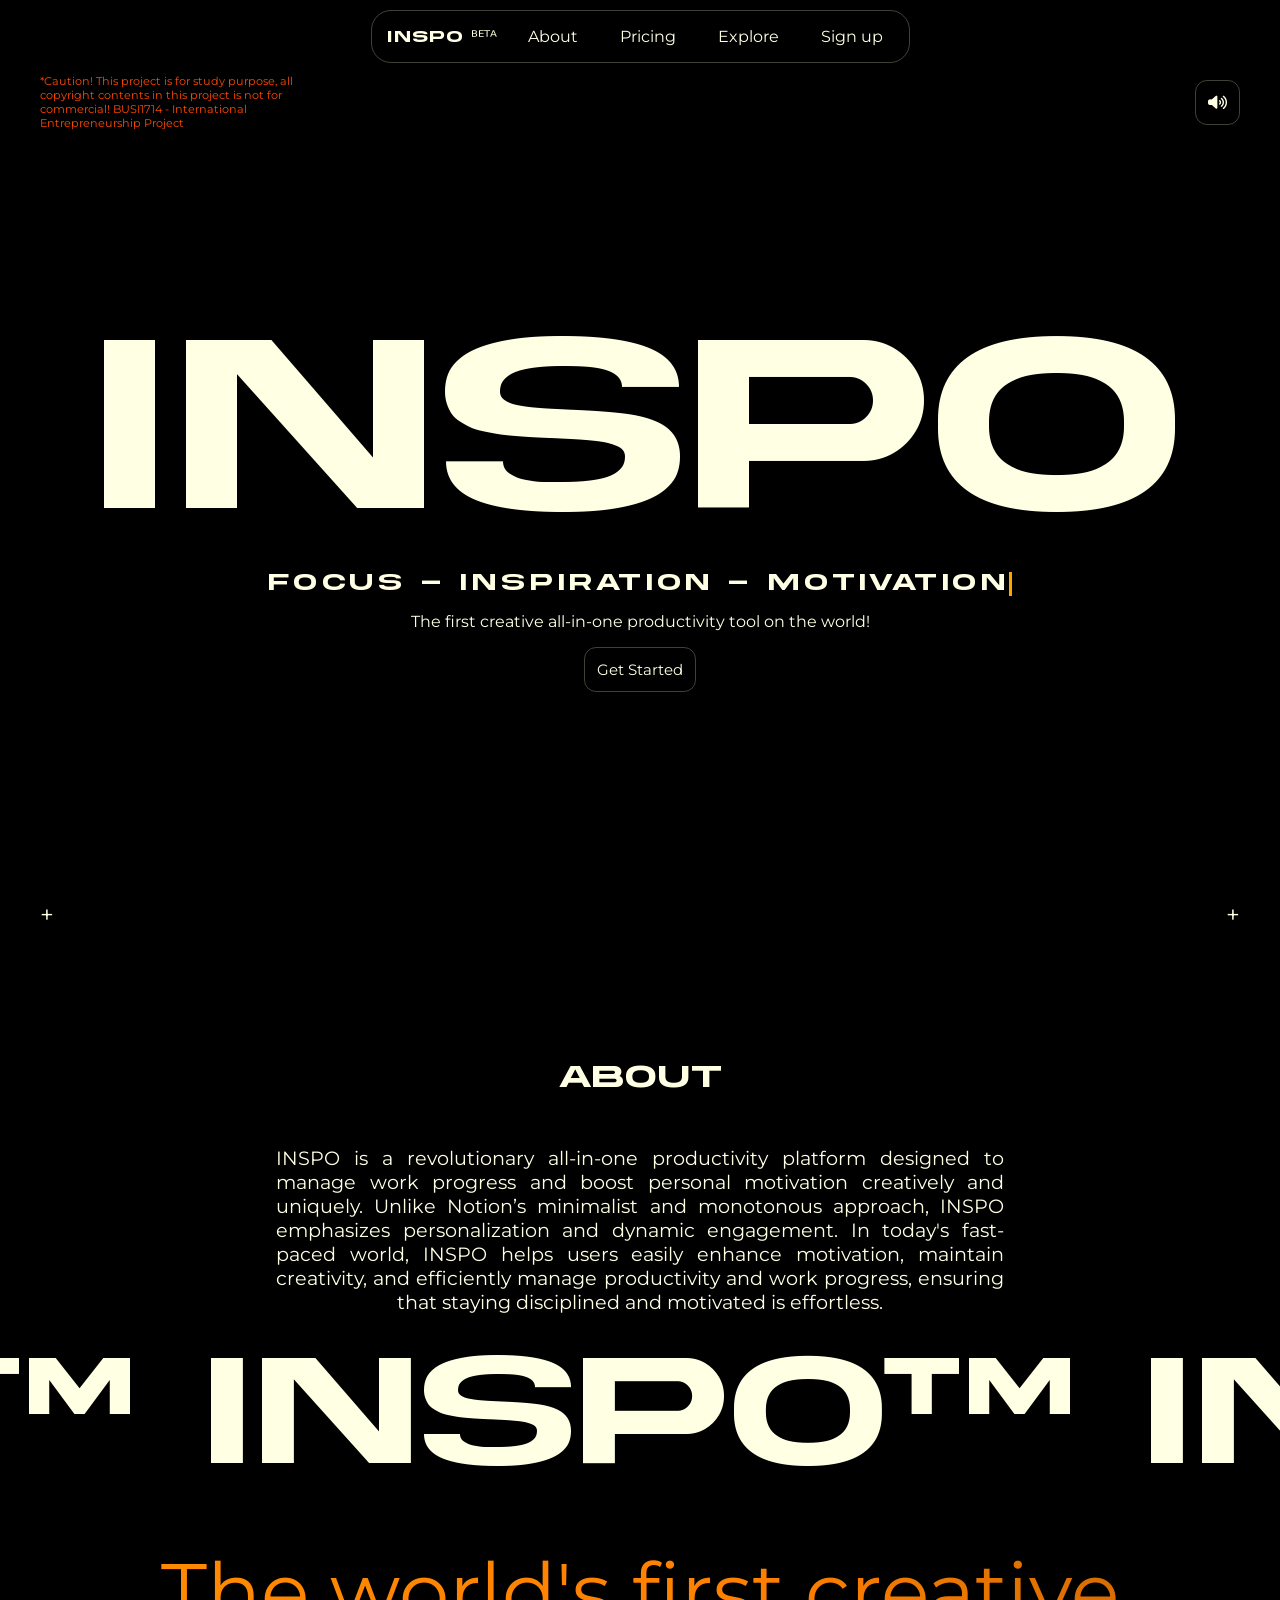
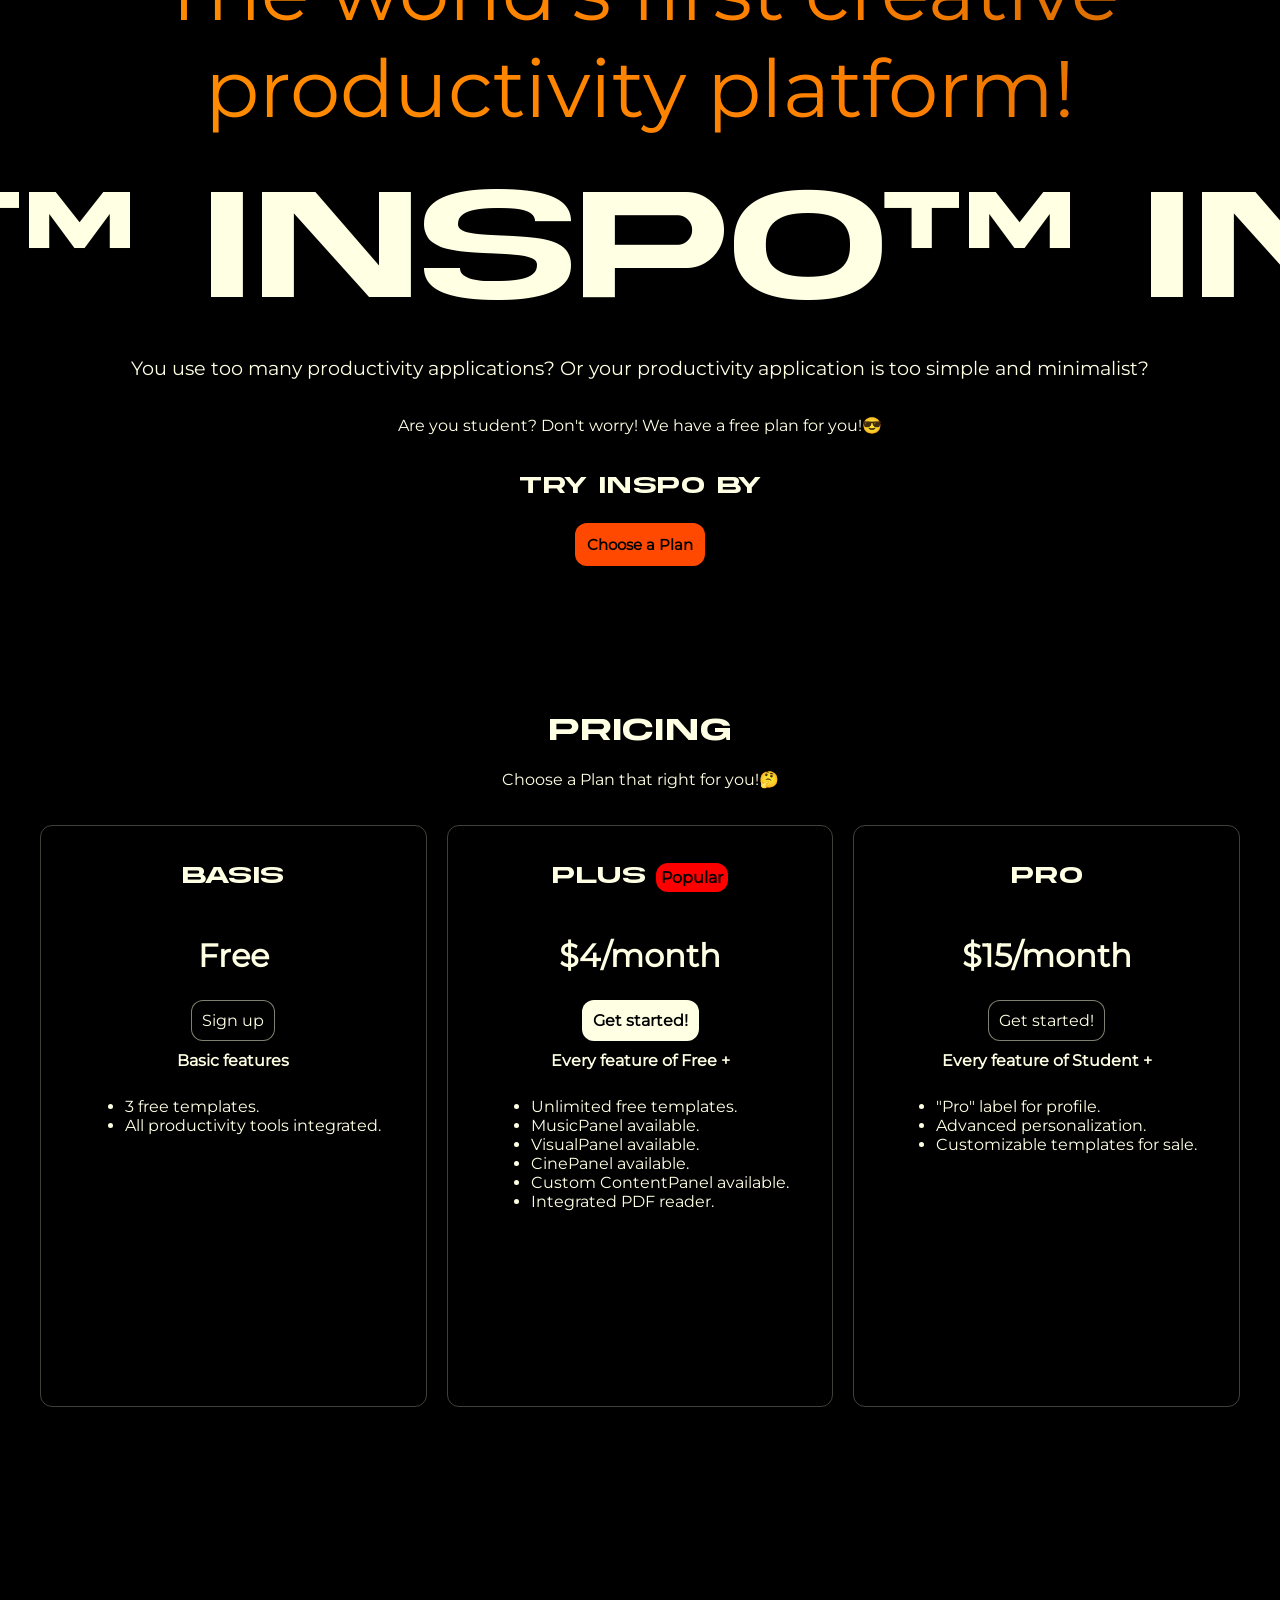
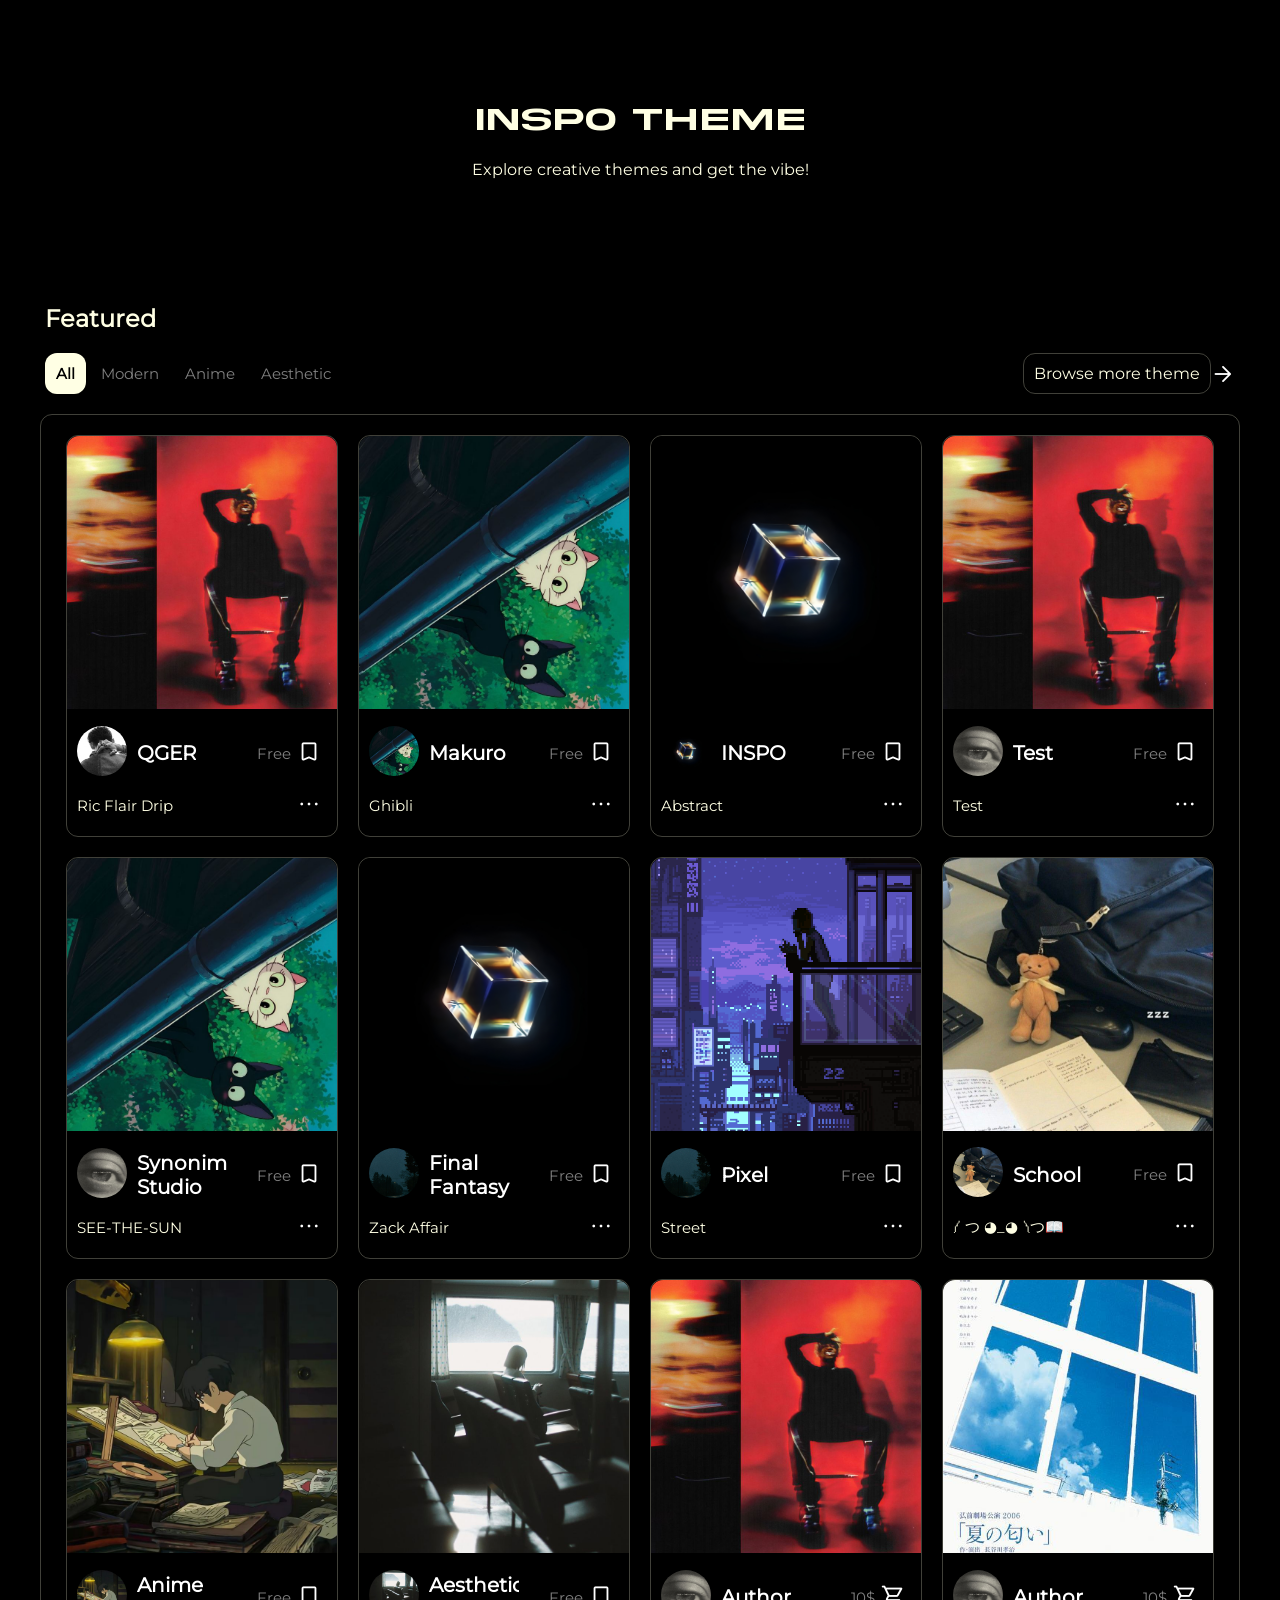
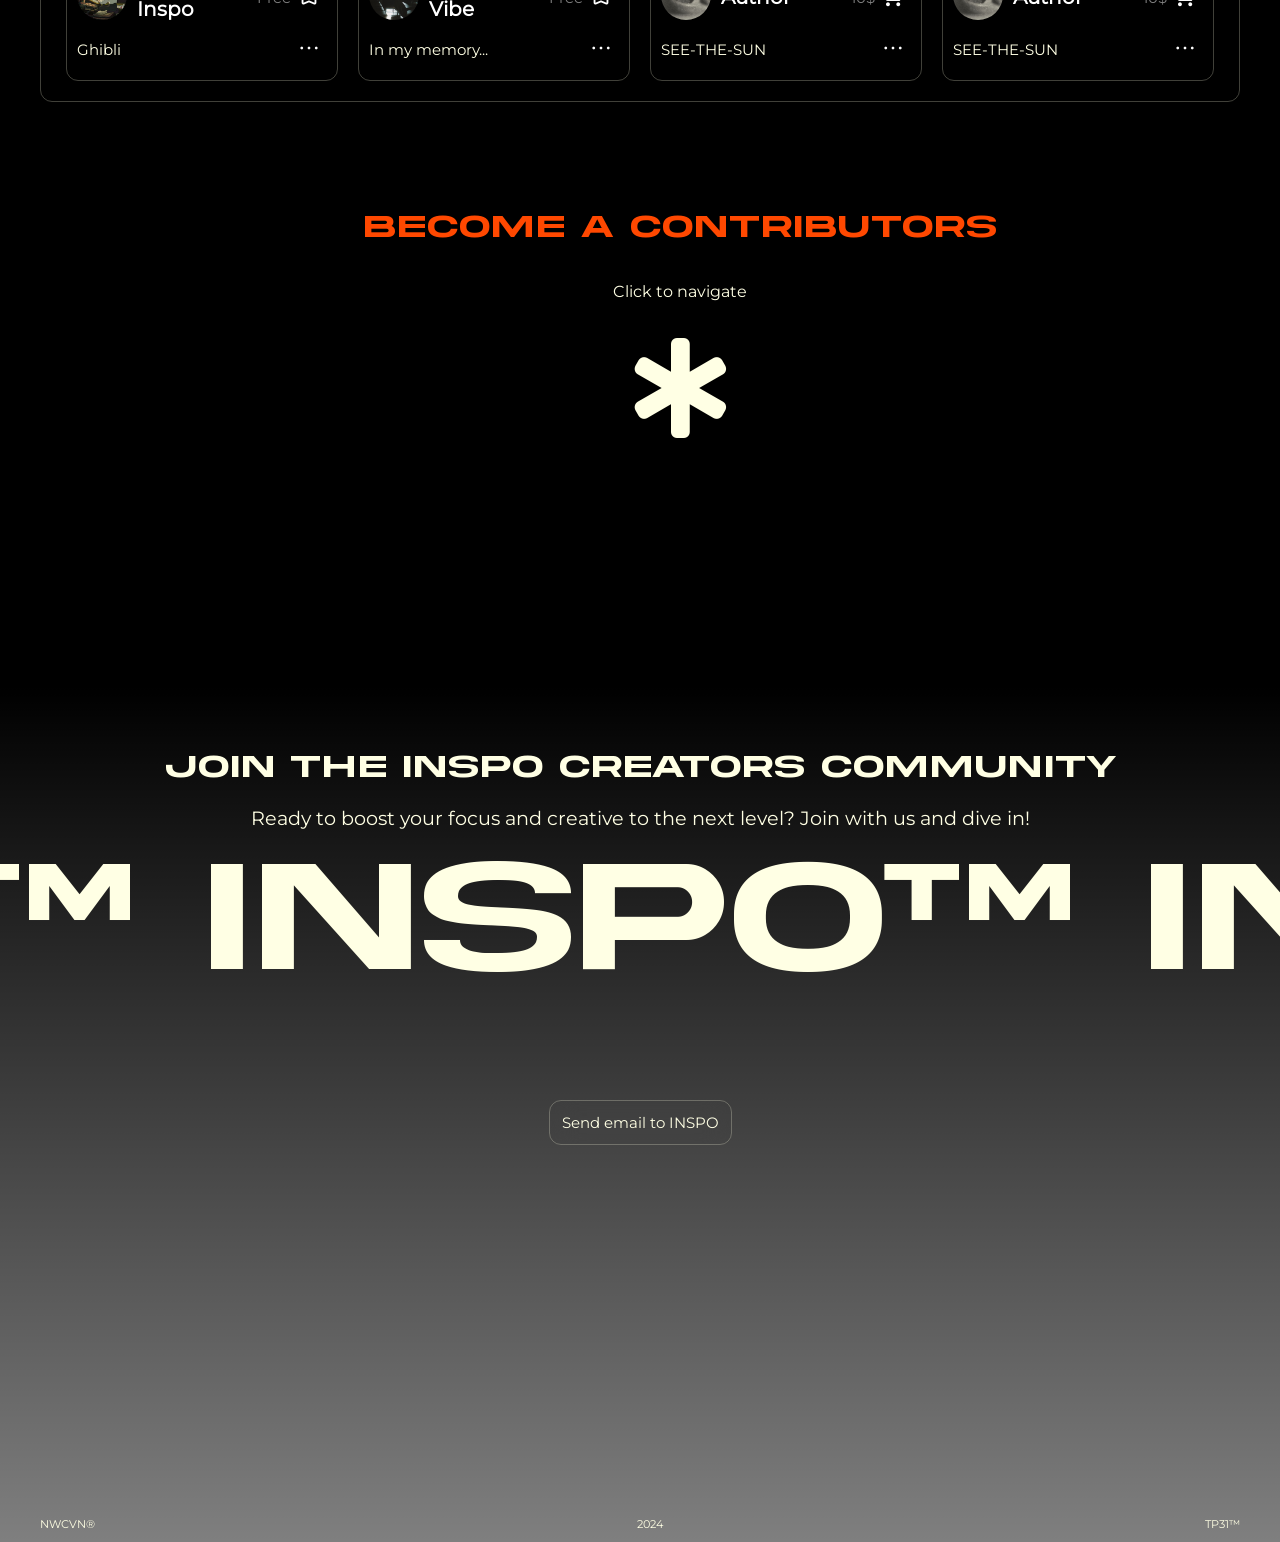
==== commit 132b5de6: "Add files via upload" ====
--- a/explore.html
+++ b/explore.html
@@ -61,7 +61,7 @@
         <div id="home" class="content__home">
             <video id="video" autoplay muted loop style="width: 100%; height: 100vh; object-fit: cover; object-position: center;">
                 <source 
-                    src="src/ui_explore_html/bg/1.mp4" 
+                    src="src-bg/1.mp4" 
                     type="video/mp4" 
                 >   
             </video>
@@ -2214,7 +2214,7 @@
         <div id="sign-up" class="content__sign-up__bg-video">
             <video id="video" autoplay muted loop style="width: 100%; height: 100vh; object-fit: cover; object-position: center;">
                 <source 
-                    src="src/ui_explore_html/bg/1.mp4" 
+                    src="src-bg/1.mp4" 
                     type="video/mp4" 
                 >   
             </video>
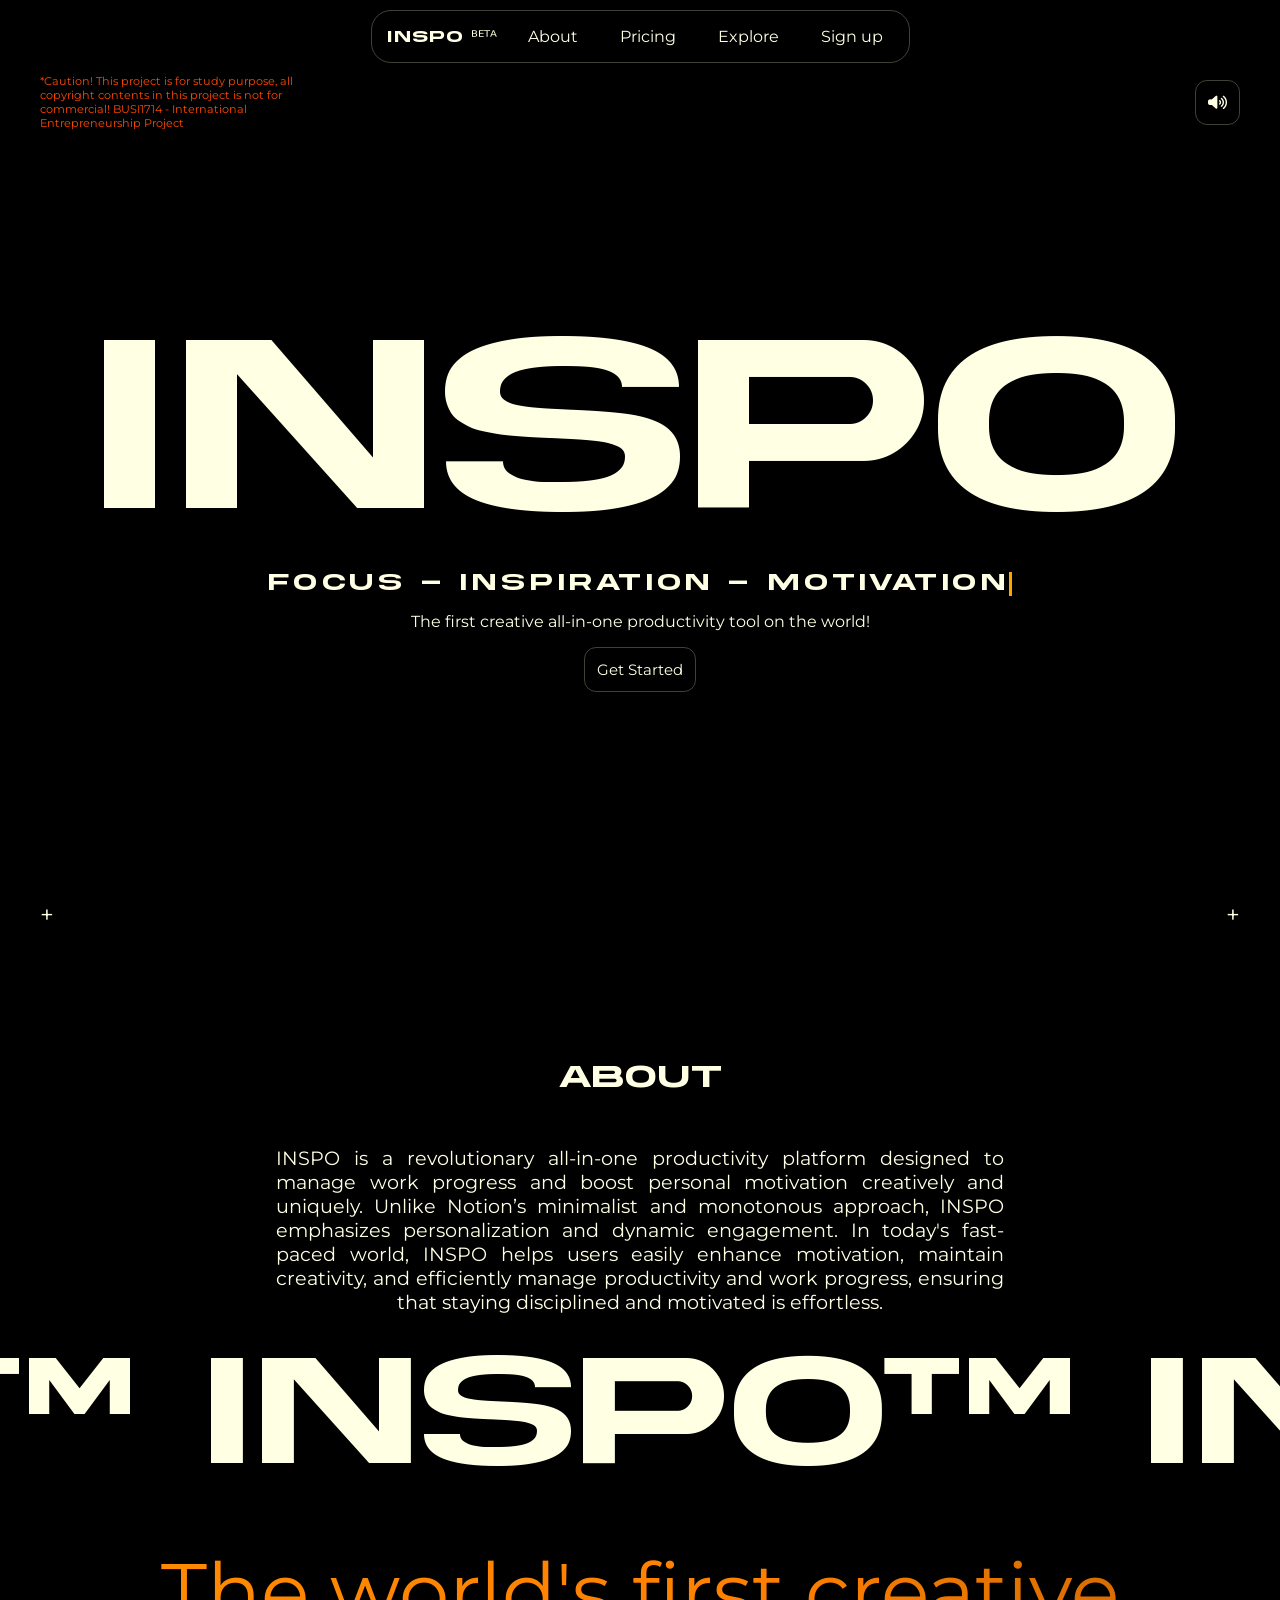
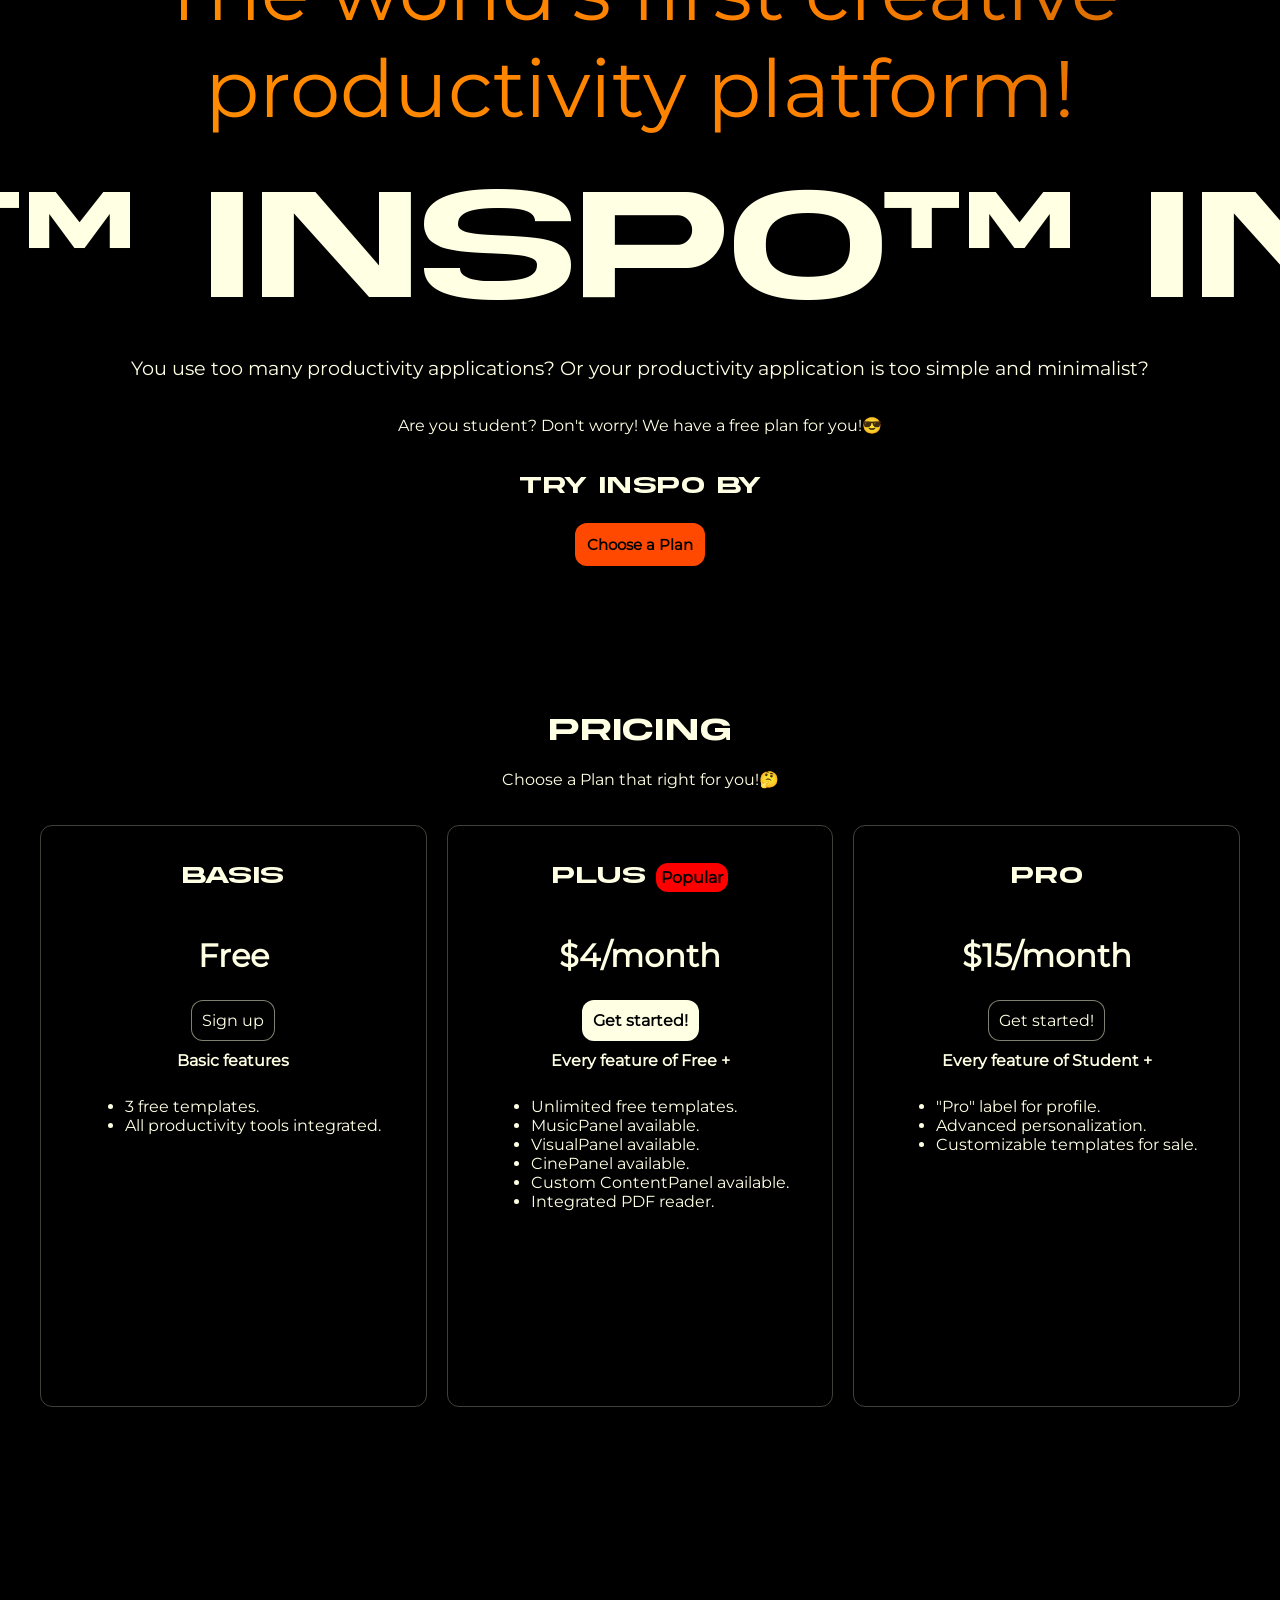
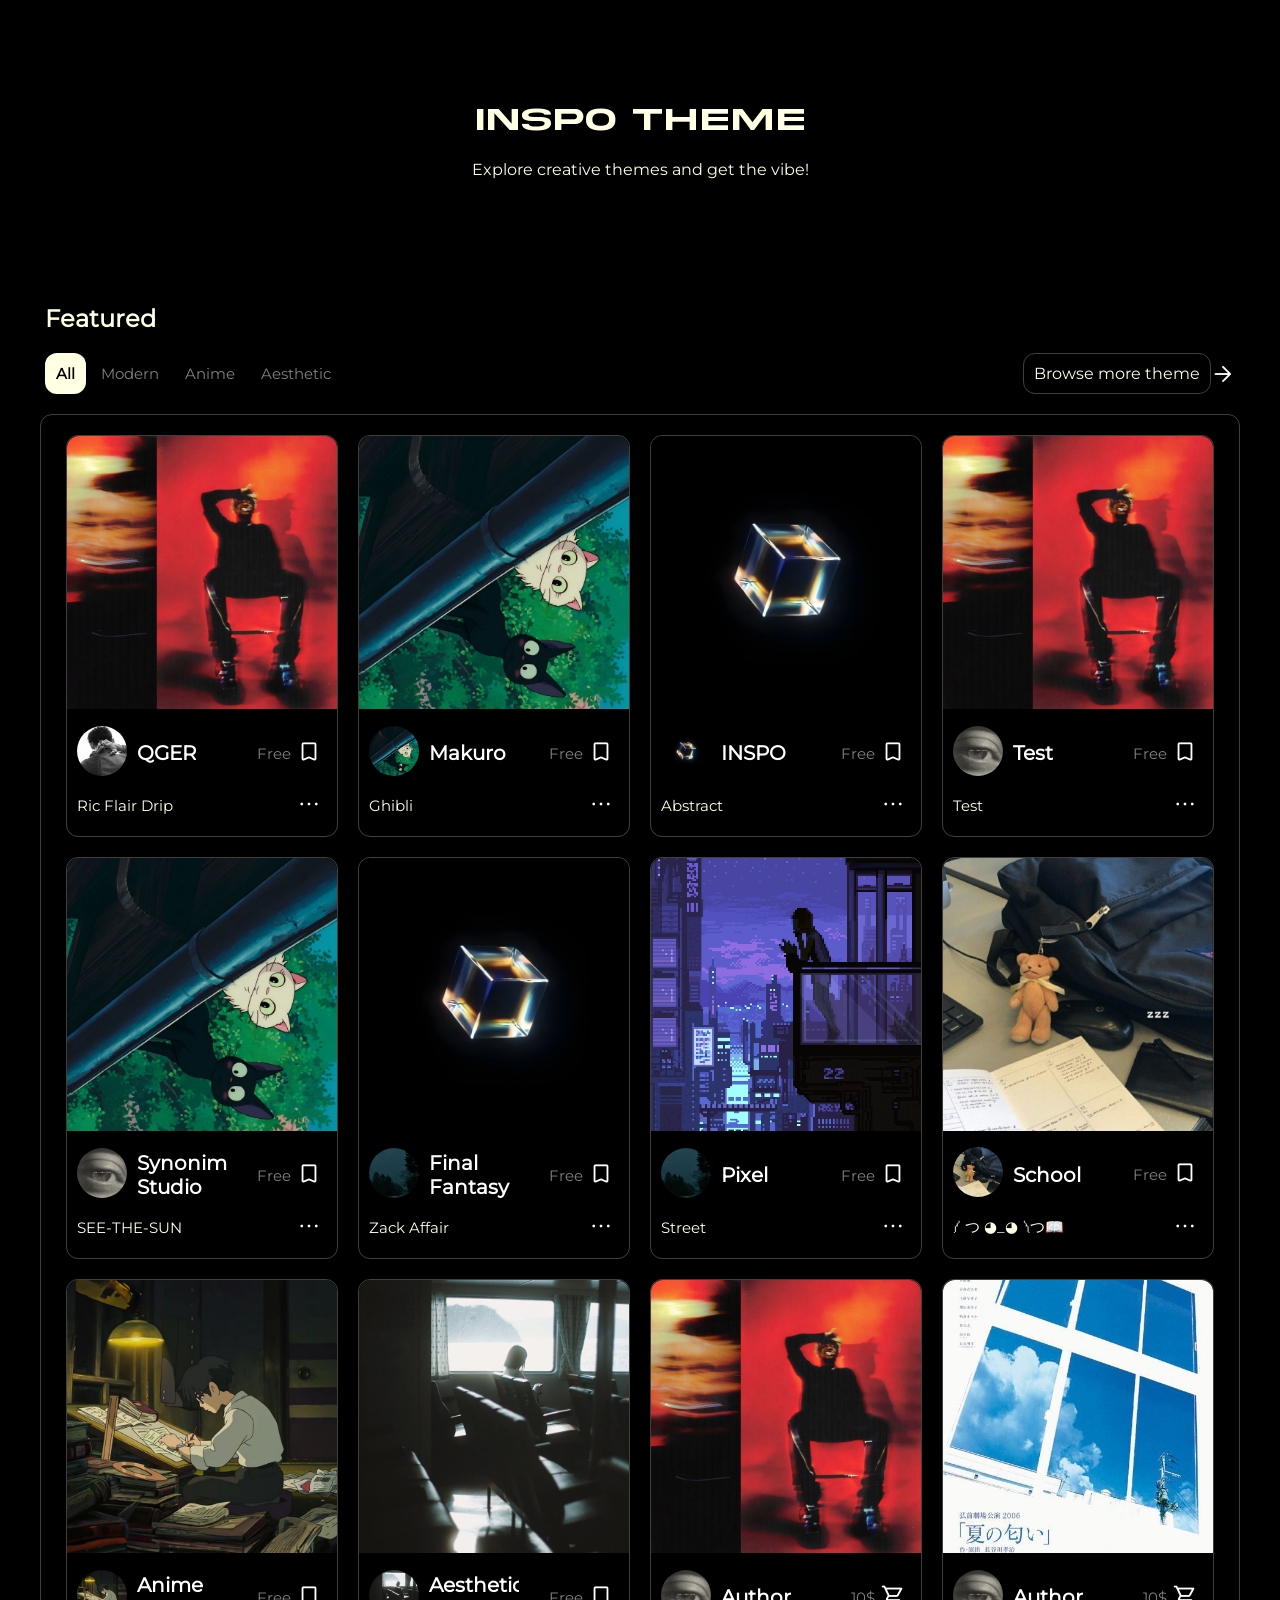
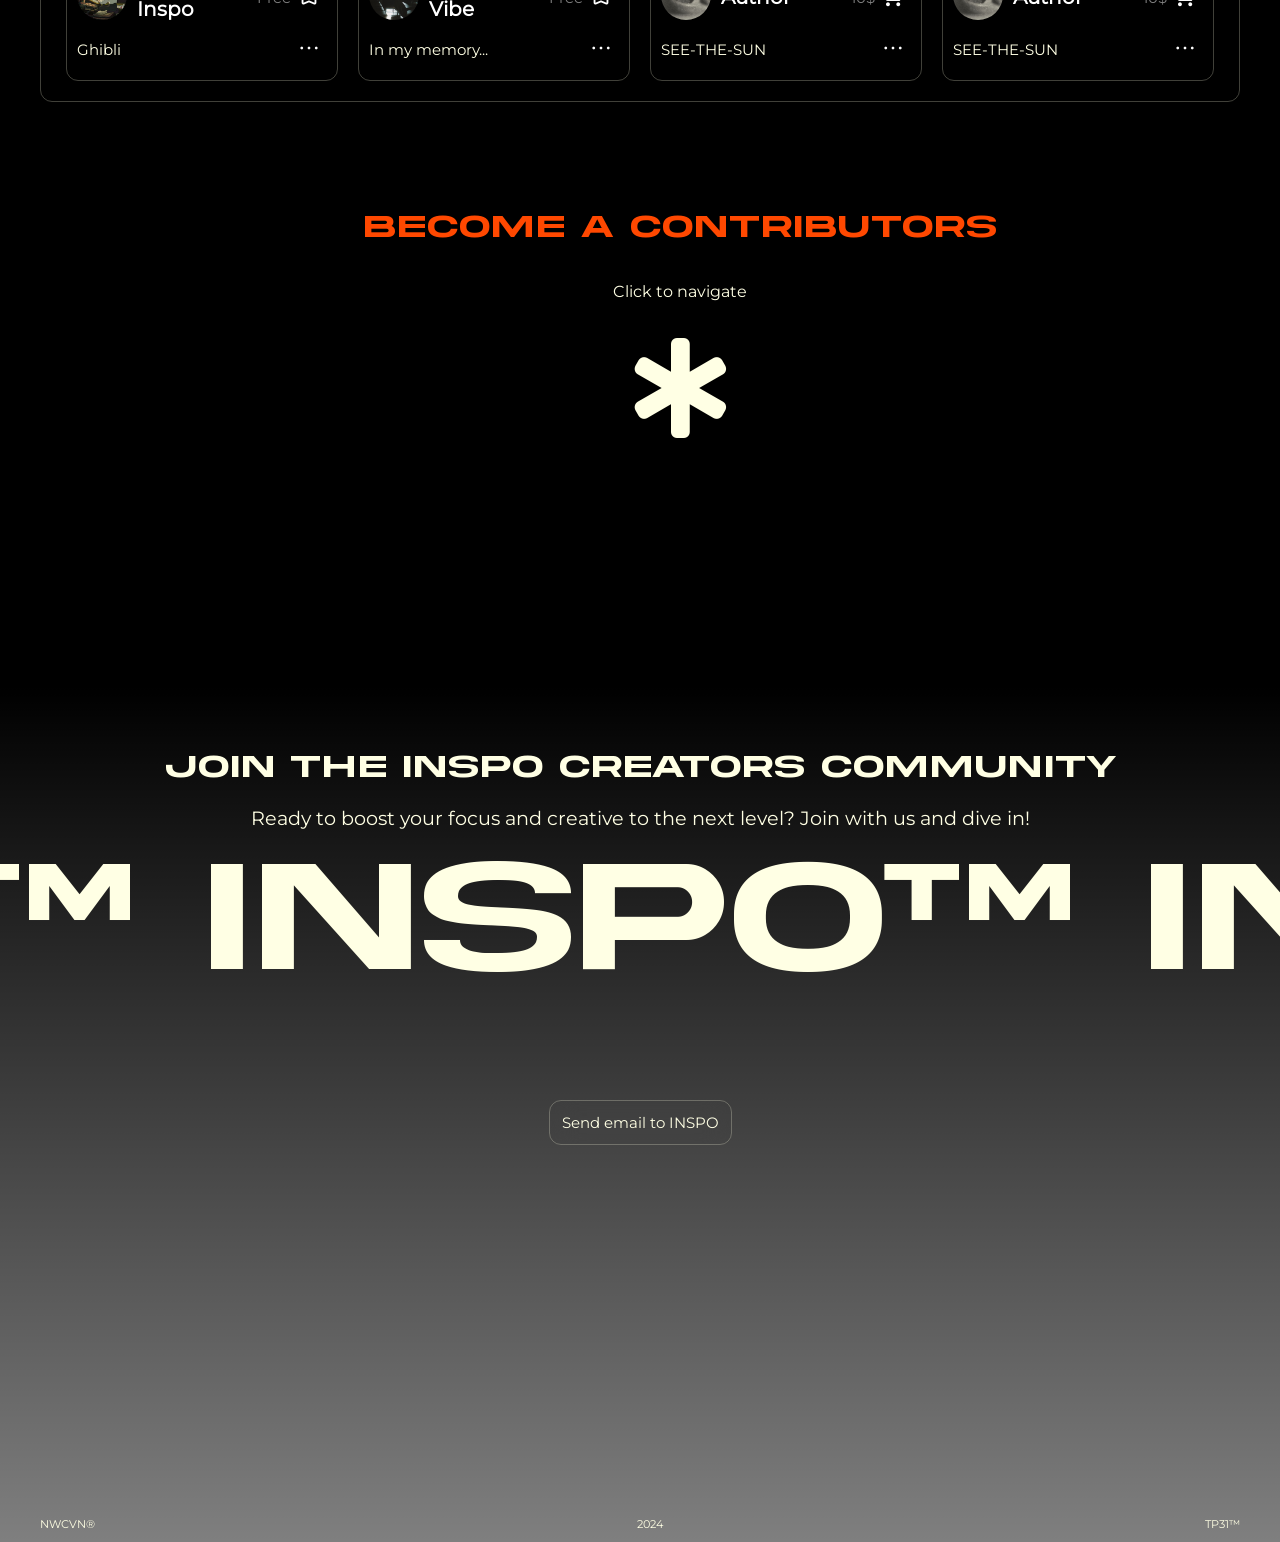
==== commit 3b9b3073: "Add files via upload" ====
--- a/explore.html
+++ b/explore.html
@@ -229,7 +229,7 @@
                     <h2>Dark Academia</h2>
                 </div> -->
                 <div class="theme theme-1">
-                    <a class="clickable-link" href="http://127.0.0.1:5500/qger-template.html" target="_blank" rel="noopener noreferrer"></a>
+                    <a class="clickable-link" href="qger-template.html" target="_blank" rel="noopener noreferrer"></a>
                 </div>
                 <div class="container__card__textbox__info">
                     <div class="container__card__textbox__info__line1">
@@ -271,7 +271,7 @@
                     <h2>Dark Academia</h2>
                 </div> -->
                 <div class="theme theme-2">
-                    <a class="clickable-link" href="http://127.0.0.1:5500/ghibli-template.html" target="_blank" rel="noopener noreferrer"></a>
+                    <a class="clickable-link" href="ghibli-template.html" target="_blank" rel="noopener noreferrer"></a>
                 </div>
                 <div class="container__card__textbox__info">
                     <div class="container__card__textbox__info__line1">
@@ -313,7 +313,7 @@
                     <h2>Dark Academia</h2>
                 </div> -->
                 <div class="theme theme-3">
-                    <a class="clickable-link" href="http://127.0.0.1:5500/default-template.html" target="_blank" rel="noopener noreferrer"></a>
+                    <a class="clickable-link" href="default-template.html" target="_blank" rel="noopener noreferrer"></a>
                 </div>
                 <div class="container__card__textbox__info">
                     <div class="container__card__textbox__info__line1">
